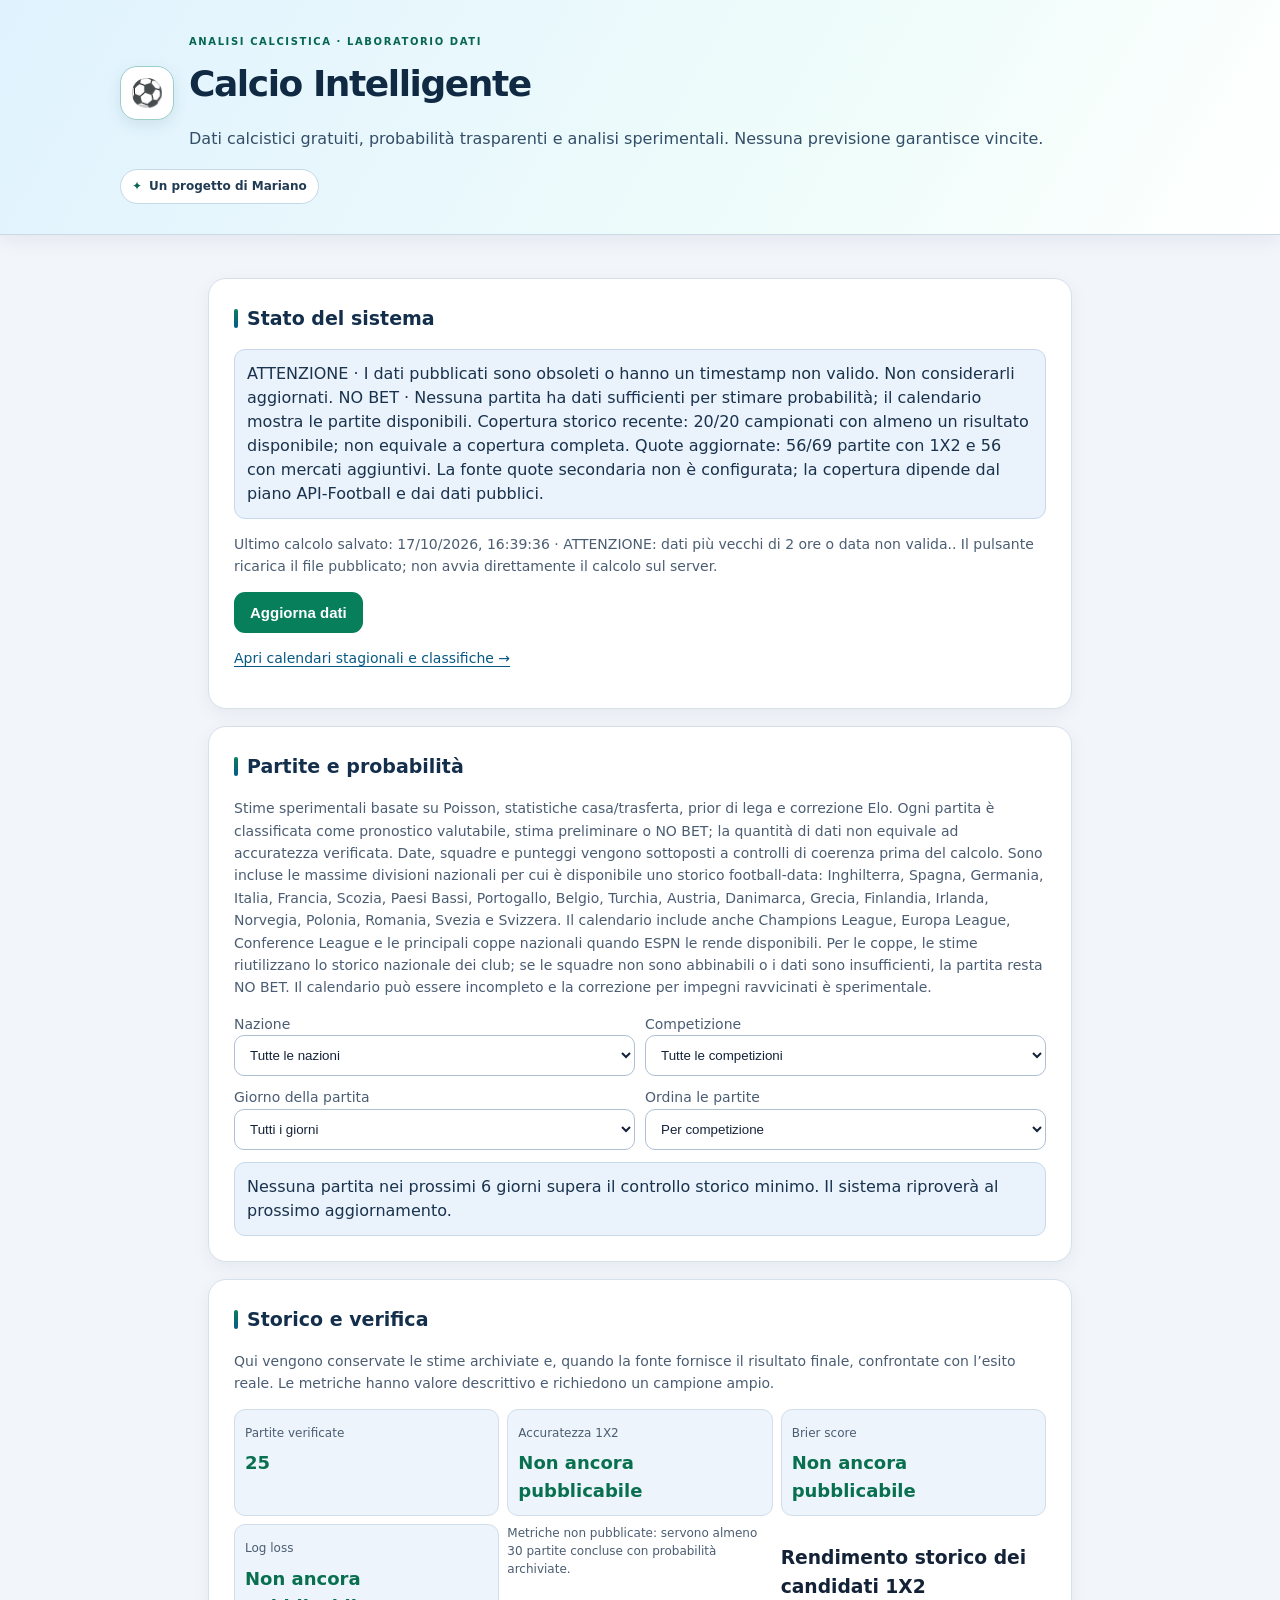
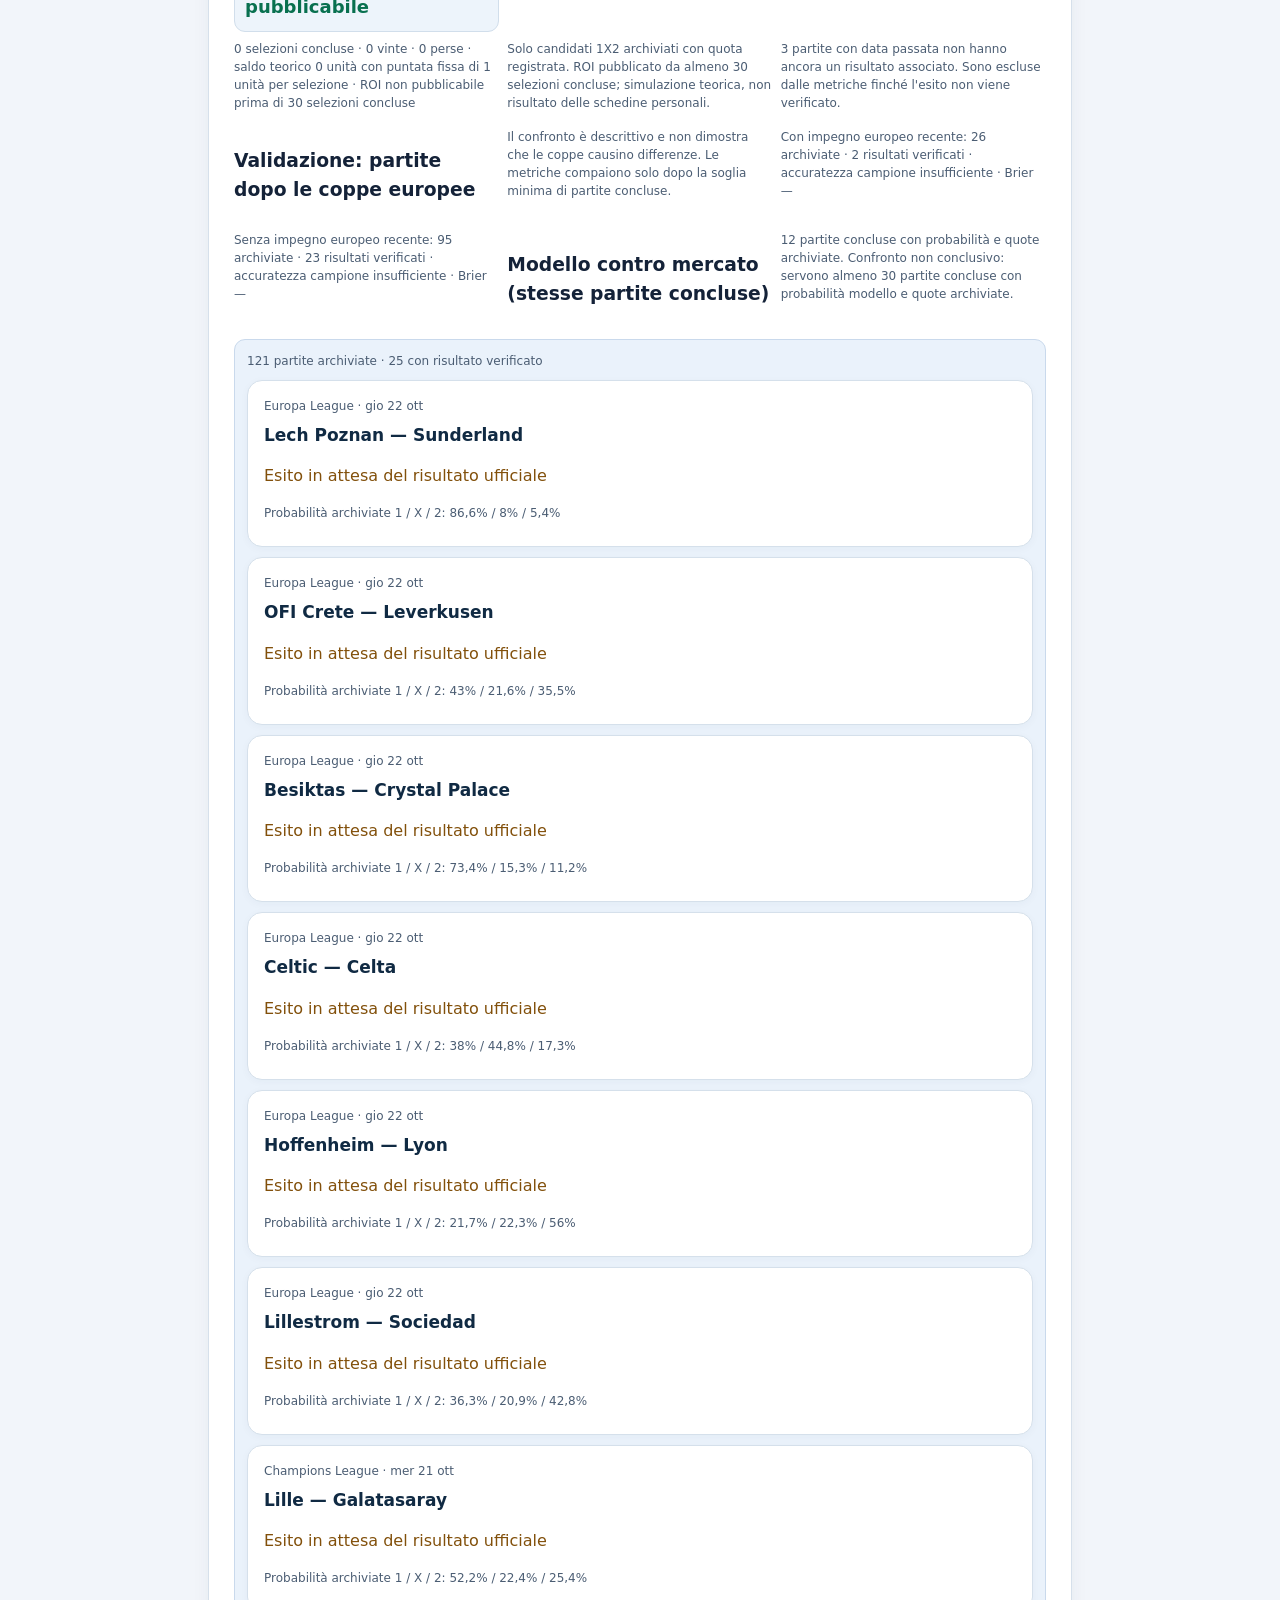
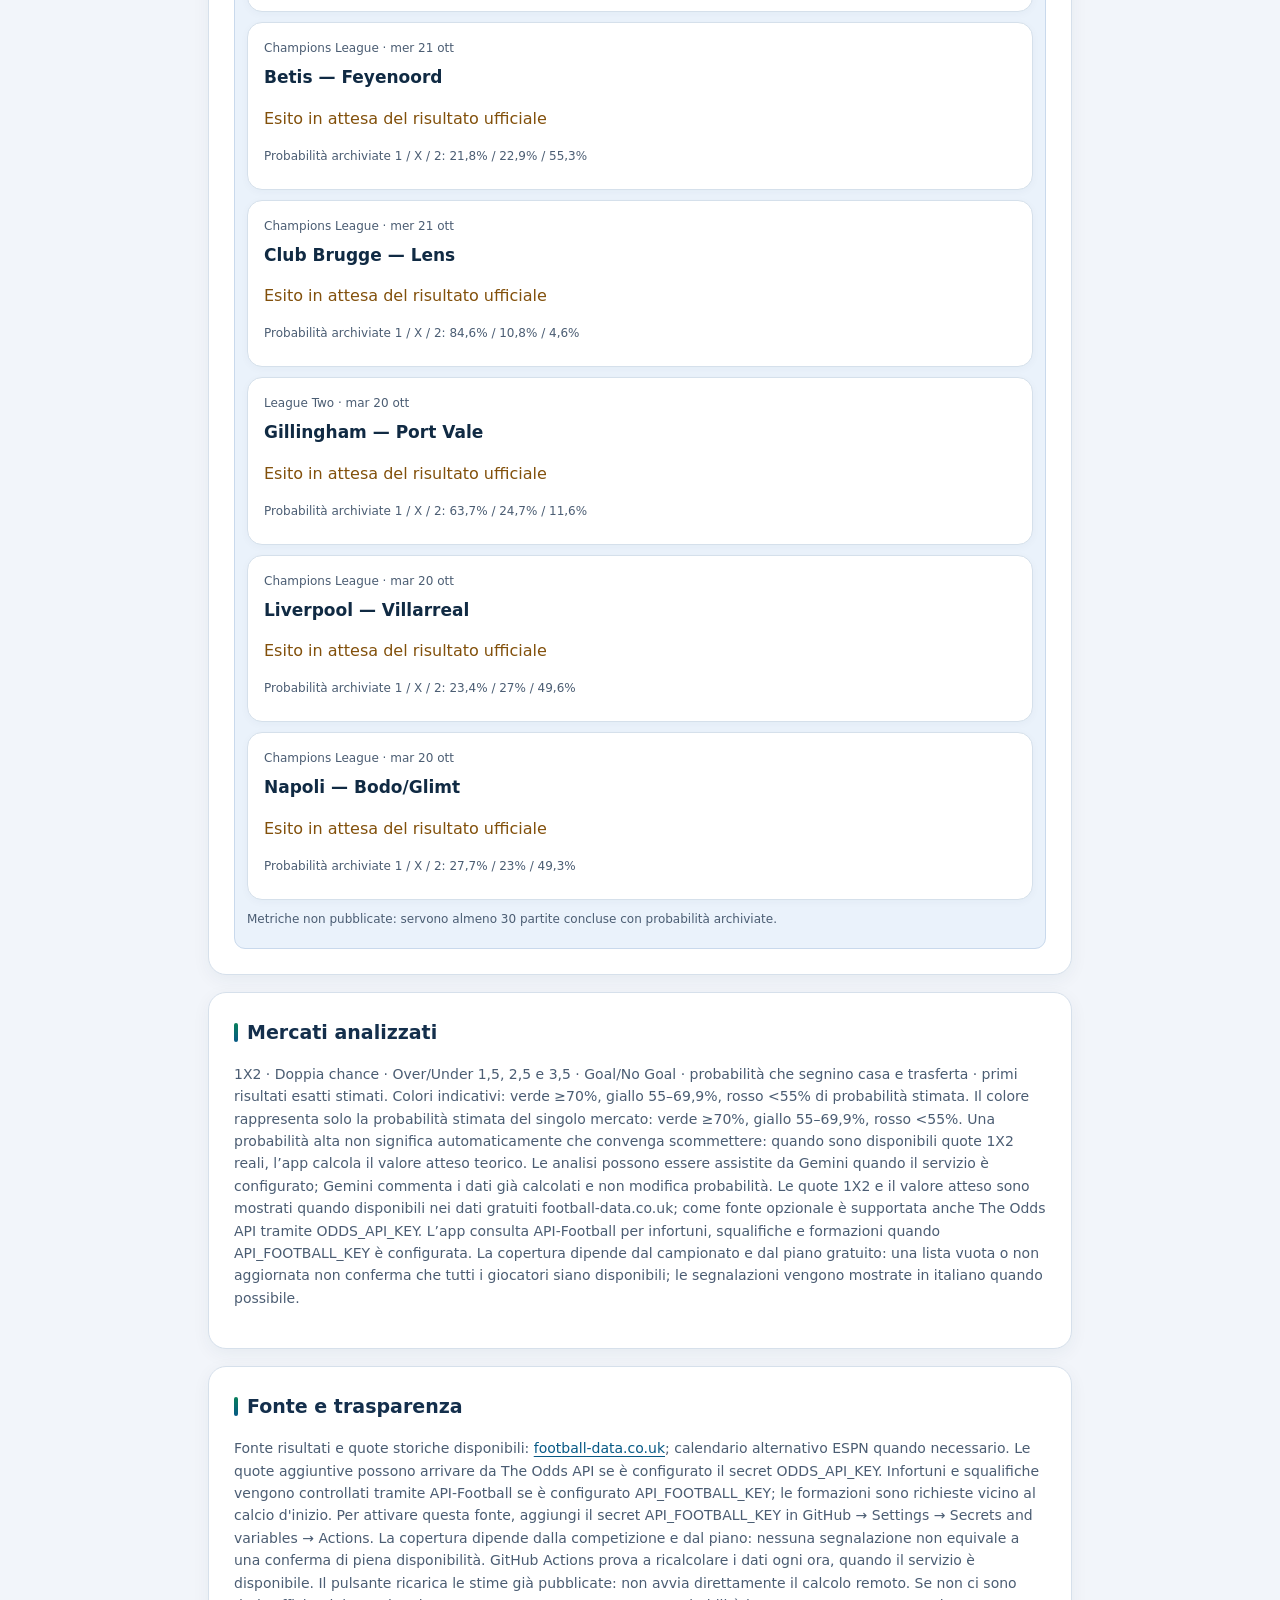
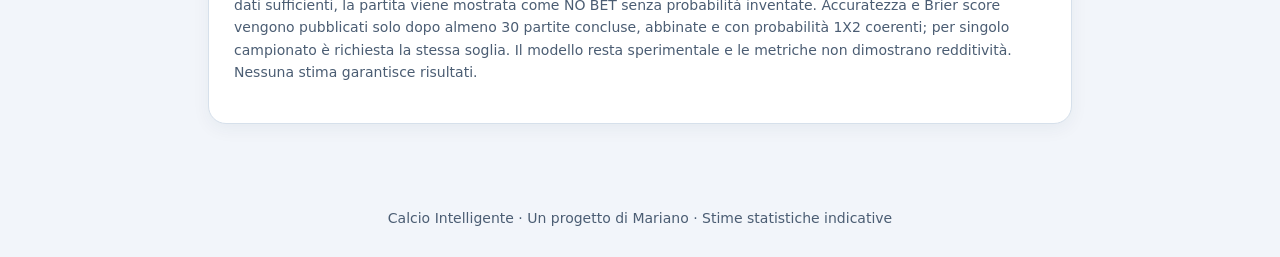
==== index.html @ bb4ec442 "Collega la pagina di calendari e classifiche" ====
<!DOCTYPE html>
<html lang="it">
<head>
  <meta charset="UTF-8">
  <meta name="viewport" content="width=device-width, initial-scale=1">
  <meta name="theme-color" content="#f2f5fa">
  <meta name="description" content="Calcio Intelligente di Mariano: dati calcistici, probabilità trasparenti e analisi sperimentali.">
  <title>Calcio Intelligente</title>
  <style>
    :root { color-scheme: light; font-family: system-ui, sans-serif; background: #f2f5fa; color: #142238; }
    * { box-sizing: border-box; }
    body { margin: 0; }
    header { padding: 24px 18px; background: #171f2d; border-bottom: 1px solid #303b4d; }
    header h1 { margin: 0; font-size: 25px; }
    header p { color: #aab6c9; margin-bottom: 0; }
    main { max-width: 900px; margin: auto; padding: 18px; }
    .panel { background: #171f2d; border: 1px solid #303b4d; border-radius: 15px; padding: 17px; margin-bottom: 16px; }
    h2 { font-size: 19px; margin-top: 0; }
    .muted { color: #aab6c9; font-size: 14px; line-height: 1.6; }
    button { border: 0; border-radius: 10px; background: #53d69a; color: #0b2118; font-size: 15px; font-weight: 700; padding: 12px 16px; cursor: pointer; }
    button:disabled { opacity: .6; }
    .status { border-radius: 9px; padding: 12px; background: #252f40; line-height: 1.5; overflow-wrap: anywhere; }
    .competition-heading { margin: 20px 0 8px; padding: 10px 12px; border-left: 3px solid #53d69a; background: #202c3d; border-radius: 7px; font-size: 15px; }
    .filters { display: grid; grid-template-columns: repeat(2, minmax(0, 1fr)); gap: 10px; margin: 12px 0; }
    select { width: 100%; padding: 11px; border-radius: 8px; border: 1px solid #46546a; background: #111925; color: #f3f6fb; }
    .match-card { background: #111925; border: 1px solid #303b4d; border-radius: 12px; padding: 14px; margin: 12px 0; }
    .match-meta { color: #aab6c9; font-size: 12px; line-height: 1.5; margin: 0 0 8px; }
    .match-teams { font-size: 17px; margin: 0 0 8px; }
    .probabilities { display: grid; grid-template-columns: repeat(5, minmax(0, 1fr)); gap: 7px; margin: 12px 0; }
    .no-bet { color: #ffb7bd; background: #421f27; border: 1px solid #a94b59; border-radius: 8px; padding: 10px; font-weight: 800; line-height: 1.5; }
    .match-analysis { color: #d8e4f4; font-size: 13px; line-height: 1.6; background: #1b293a; border-left: 3px solid #53d69a; padding: 10px; border-radius: 6px; }
    .probability.signal-green { background: #123b2c; border: 1px solid #2b9b6b; }
    .probability.signal-yellow { background: #443819; border: 1px solid #b58a26; }
    .probability.signal-red { background: #421f27; border: 1px solid #a94b59; }
    .suggested-markets { margin: 12px 0; }
    .market-chip { display: inline-block; margin: 3px 5px 3px 0; padding: 7px 10px; border-radius: 8px; font-size: 13px; font-weight: 800; }
    .market-green { background: #123b2c; border: 1px solid #2b9b6b; color: #a4f2ca; }
    .market-no-pick { color: #f3d28a; background: #443819; border: 1px solid #b58a26; border-radius: 8px; padding: 9px; font-size: 12px; line-height: 1.5; }
    .history-item { background: #111925; border: 1px solid #303b4d; border-radius: 10px; padding: 12px; margin: 10px 0; }
    .history-result { font-weight: 800; color: #a4f2ca; }
    .history-pending { color: #f3d28a; }
    .history-metrics { display: grid; grid-template-columns: repeat(3, minmax(0, 1fr)); gap: 8px; margin: 12px 0; }
    .history-metric { background: #252f40; padding: 10px; border-radius: 8px; }
    .history-metric strong { display: block; font-size: 18px; margin-top: 5px; }
    .probability { background: #252f40; border-radius: 8px; padding: 9px 5px; text-align: center; display: flex; flex-direction: column; gap: 5px; }
    .probability span { color: #aab6c9; font-size: 12px; }
    .probability strong { font-size: 15px; }
    footer { padding: 8px 18px 28px; text-align: center; }
    a { color: #53d69a; }
    @media (max-width: 560px) { .probabilities { grid-template-columns: repeat(3, minmax(0, 1fr)); } .match-teams { font-size: 15px; } }

    :root { --mint:#66f0bd; --cyan:#70d8ef; --gold:#f3c878; --muted:#9cb6bf; --line:rgba(140,184,190,.18); color-scheme:dark; background:#07131b; color:#edf7f5; }
    body { min-height:100vh; background:radial-gradient(ellipse at 12% 0%,rgba(38,153,125,.22),transparent 34rem),radial-gradient(ellipse at 95% 8%,rgba(48,130,176,.18),transparent 30rem),linear-gradient(180deg,#081821,#07121a 60%,#0a1720); }
    header { position:relative; overflow:hidden; padding:34px max(20px,calc((100% - 1040px)/2)) 30px; background:linear-gradient(120deg,#113138,#0c1d2b 58%,#122a37); border-bottom:1px solid rgba(102,240,189,.23); box-shadow:0 14px 45px rgba(0,0,0,.18); }
    header h1 { font-size:clamp(25px,5vw,36px); letter-spacing:-.04em; }
    .brand-row { display:flex; align-items:center; gap:15px; position:relative; z-index:1; }
    .brand-mark { display:grid; place-items:center; flex:0 0 54px; width:54px; height:54px; border:1px solid rgba(102,240,189,.55); border-radius:17px; background:linear-gradient(145deg,rgba(102,240,189,.2),rgba(112,216,239,.08)); font-size:27px; box-shadow:0 8px 24px rgba(0,0,0,.18); }
    .brand-kicker { color:var(--mint); text-transform:uppercase; letter-spacing:.16em; font-size:10px; font-weight:850; margin-bottom:6px; }
    .creator-tag { display:inline-flex; gap:7px; margin-top:17px; padding:7px 11px; border-radius:999px; border:1px solid rgba(102,240,189,.23); background:rgba(6,20,27,.34); color:#d9f6ec; font-size:12px; font-weight:650; }
    .creator-tag span { color:var(--mint); }
    main { width:min(100% - 28px,1040px); margin:25px auto 40px; }
    .panel { background:rgba(15,32,42,.94); border:1px solid var(--line); border-radius:18px; padding:clamp(16px,3vw,25px); margin-bottom:17px; box-shadow:0 12px 35px rgba(0,0,0,.15); }
    .panel h2 { display:flex; align-items:center; gap:9px; }
    .panel h2::before { content:""; display:inline-block; width:4px; height:19px; border-radius:9px; background:linear-gradient(var(--mint),var(--cyan)); }
    .muted,.match-meta { color:var(--muted); }
    button { background:linear-gradient(120deg,var(--mint),#8be6db); color:#06231d; border-radius:11px; box-shadow:0 5px 18px rgba(70,220,172,.12); transition:transform .16s ease,filter .16s ease; }
    button:hover { transform:translateY(-1px); filter:brightness(1.05); }
    .status { background:rgba(30,56,67,.75); border:1px solid var(--line); border-radius:11px; }
    select { border:1px solid #34515d; background:#0c202a; border-radius:10px; }
    .competition-heading { border-left-color:var(--mint); background:linear-gradient(90deg,rgba(102,240,189,.10),rgba(112,216,239,.025)); color:#d5fff0; }
    .match-card,.history-item { background:linear-gradient(145deg,rgba(17,39,50,.97),rgba(12,28,38,.98)); border:1px solid rgba(129,175,184,.18); border-radius:15px; padding:16px; transition:border-color .16s ease,transform .16s ease; }
    .match-card:hover,.history-item:hover { border-color:rgba(102,240,189,.38); transform:translateY(-1px); }
    .probability { border:1px solid var(--line); background:#142b36; border-radius:10px; }
    .probability.signal-green { background:rgba(24,105,75,.28); border-color:rgba(102,240,189,.38); }
    .probability.signal-yellow { background:rgba(126,91,25,.22); border-color:rgba(243,200,120,.42); }
    .probability.signal-red { background:rgba(123,38,58,.20); border-color:rgba(255,135,151,.28); }
    .availability-panel { background:rgba(9,24,33,.72); border:1px solid rgba(112,216,239,.16); border-radius:11px; padding:12px; margin:12px 0; }
    .availability-panel>strong { font-size:13px; color:#c7f5ed; }
    .availability-heading { color:var(--cyan); font-size:12px; font-weight:800; margin:10px 0 5px; }
    .availability-list { color:#d3e4e8; font-size:12px; line-height:1.65; padding-left:18px; }
    .market-green { background:rgba(24,105,75,.27); border-color:rgba(102,240,189,.36); color:#aaf6d6; }
    .history-metric { background:linear-gradient(145deg,#173641,#102630); border:1px solid var(--line); border-radius:11px; }
    .history-metric strong,.history-result { color:var(--mint); }
    .history-pending { color:var(--gold); } a { color:var(--cyan); }
    @media(max-width:560px) { header { padding-top:27px; padding-bottom:24px; } .brand-row { align-items:flex-start; gap:11px; } .brand-mark { flex-basis:45px; width:45px; height:45px; border-radius:14px; font-size:23px; } main { width:calc(100% - 20px); } }

  
    /* Tema ad alto contrasto: leggibile su schermi piccoli e in piena luce */
    :root {
      color-scheme: light;
      --mint: #087f5b;
      --cyan: #075985;
      --gold: #8a4b08;
      --muted: #46566b;
      --line: #d4deea;
      background: #f2f5fa;
      color: #142238;
      font-family: system-ui, -apple-system, BlinkMacSystemFont, "Segoe UI", sans-serif;
    }
    body { background: #f2f5fa; color: #142238; line-height: 1.55; }
    header {
      background: linear-gradient(120deg, #e0f2fe, #f0fdfa 68%, #ffffff);
      border-bottom: 1px solid #cbd9e7;
      box-shadow: 0 5px 20px rgba(22, 48, 76, .07);
    }
    header h1 { color: #102a43; }
    header p { color: #334e68; }
    .brand-mark { background: #ffffff; border-color: #9ccfca; box-shadow: 0 5px 15px rgba(15, 80, 90, .10); }
    .brand-kicker, .creator-tag span { color: #06664f; }
    .creator-tag { color: #203b53; background: #ffffff; border-color: #c5d8e5; }
    main { color: #142238; }
    .panel { background: #ffffff; border-color: #d6e0eb; box-shadow: 0 5px 18px rgba(22, 48, 76, .055); }
    .panel h2 { color: #142f4c; }
    .muted, .match-meta { color: #4b5d73; }
    button { background: #087f5b; color: #ffffff; box-shadow: none; }
    button:hover { background: #06664a; filter: none; }
    button:focus-visible, select:focus-visible { outline: 3px solid #075985; outline-offset: 3px; }
    .status { color: #19324d; background: #eaf2fb; border: 1px solid #c9d9ec; }
    select { color: #142238; background: #ffffff; border: 1px solid #aebfd1; }
    .competition-heading { color: #07533f; background: #e7f6f0; border-left-color: #087f5b; }
    .match-card, .history-item { color: #142238; background: #ffffff; border-color: #d5e0eb; box-shadow: 0 2px 8px rgba(22,48,76,.035); }
    .match-card:hover, .history-item:hover { border-color: #73b7a4; transform: none; }
    .match-teams { color: #102a43; font-weight: 750; }
    .probability { color: #142238; background: #edf2f8; border-color: #d2dce8; }
    .probability span { color: #46566b; }
    .probability strong { color: #142238; }
    .probability.signal-green { background: #e2f5eb; border-color: #68ad8a; }
    .probability.signal-yellow { background: #fff3d6; border-color: #d6a84b; }
    .probability.signal-red { background: #fde8e8; border-color: #d58a8a; }
    .no-bet { color: #8f1d2c; background: #fff0f1; border-color: #d98b96; }
    .match-analysis { color: #263b53; background: #eff6ff; border-left-color: #087f5b; }
    .availability-panel { color: #263b53; background: #f3f8fc; border-color: #cbdde9; }
    .availability-panel > strong { color: #17445a; }
    .availability-heading { color: #075985; }
    .availability-list { color: #344b62; }
    .market-green { color: #07553d; background: #e2f5eb; border-color: #68ad8a; }
    .market-no-pick { color: #75400a; background: #fff4d9; border-color: #d6a84b; }
    .history-metric { color: #20364f; background: #edf4fb; border-color: #d1deeb; }
    .history-metric strong, .history-result { color: #08704f; }
    .history-pending { color: #82500b; }
    a { color: #075985; text-decoration-thickness: 1px; text-underline-offset: 3px; }
    a:hover { color: #063f5b; }
    footer { color: #46566b; }
    @media (max-width: 560px) {
      .panel { padding: 15px; }
      .probabilities { gap: 6px; }
      .probability { padding: 10px 4px; }
      .probability span { font-size: 12px; }
      .probability strong { font-size: 15px; }
    }
</style>
  <script src="./app.js?v=20261017-35" defer></script>
</head>
<body>
  <header>
    <div class="brand-row">
      <div class="brand-mark" aria-hidden="true">⚽</div>
      <div>
        <div class="brand-kicker">Analisi calcistica · Laboratorio dati</div>
        <h1>Calcio Intelligente</h1>
        <p>Dati calcistici gratuiti, probabilità trasparenti e analisi sperimentali. Nessuna previsione garantisce vincite.</p>
      </div>
    </div>
    <div class="creator-tag"><span>✦</span> Un progetto di Mariano</div>
  </header>
  <main>
    <section class="panel">
      <h2>Stato del sistema</h2>
      <div class="status" id="status" role="status">Verifica dei dati in corso…</div>
      <p class="muted" id="updated">Ultimo aggiornamento: non disponibile</p>
      <button id="refresh" type="button">Aggiorna dati</button>
      <p class="muted"><a href="./competitions.html">Apri calendari stagionali e classifiche →</a></p>
    </section>
    <section class="panel">
      <h2>Partite e probabilità</h2>
      <p class="muted">Stime sperimentali basate su Poisson, statistiche casa/trasferta, prior di lega e correzione Elo. Ogni partita è classificata come pronostico valutabile, stima preliminare o NO BET; la quantità di dati non equivale ad accuratezza verificata. Date, squadre e punteggi vengono sottoposti a controlli di coerenza prima del calcolo. Sono incluse le massime divisioni nazionali per cui è disponibile uno storico football-data: Inghilterra, Spagna, Germania, Italia, Francia, Scozia, Paesi Bassi, Portogallo, Belgio, Turchia, Austria, Danimarca, Grecia, Finlandia, Irlanda, Norvegia, Polonia, Romania, Svezia e Svizzera. Il calendario include anche Champions League, Europa League, Conference League e le principali coppe nazionali quando ESPN le rende disponibili. Per le coppe, le stime riutilizzano lo storico nazionale dei club; se le squadre non sono abbinabili o i dati sono insufficienti, la partita resta NO BET. Il calendario può essere incompleto e la correzione per impegni ravvicinati è sperimentale.</p>
      <div class="filters">
        <label for="country-filter" class="muted">Nazione<select id="country-filter"><option value="">Tutte le nazioni</option></select></label>
        <label for="league-filter" class="muted">Competizione<select id="league-filter"><option value="">Tutte le competizioni</option></select></label>
        <label for="date-filter" class="muted">Giorno della partita<select id="date-filter"><option value="">Tutti i giorni</option></select></label>
        <label for="date-order-filter" class="muted">Ordina le partite<select id="date-order-filter"><option value="competition">Per competizione</option><option value="date-asc">Per giorno · dal più vicino</option><option value="date-desc">Per giorno · dal più lontano</option></select></label>
      </div>
      <div id="matches" class="status">Caricamento delle partite…</div>
    </section>
    <section class="panel">
      <h2>Storico e verifica</h2>
      <p class="muted">Qui vengono conservate le stime archiviate e, quando la fonte fornisce il risultato finale, confrontate con l’esito reale. Le metriche hanno valore descrittivo e richiedono un campione ampio.</p>
      <div id="history-metrics" class="history-metrics"><div class="status">Caricamento metriche…</div></div>
      <div id="history-list" class="status">Caricamento dello storico…</div>
    </section>
    <section class="panel">
      <h2>Mercati analizzati</h2>
      <p class="muted">1X2 · Doppia chance · Over/Under 1,5, 2,5 e 3,5 · Goal/No Goal · probabilità che segnino casa e trasferta · primi risultati esatti stimati. Colori indicativi: verde ≥70%, giallo 55–69,9%, rosso <55% di probabilità stimata. Il colore rappresenta solo la probabilità stimata del singolo mercato: verde ≥70%, giallo 55–69,9%, rosso <55%. Una probabilità alta non significa automaticamente che convenga scommettere: quando sono disponibili quote 1X2 reali, l’app calcola il valore atteso teorico. Le analisi possono essere assistite da Gemini quando il servizio è configurato; Gemini commenta i dati già calcolati e non modifica probabilità. Le quote 1X2 e il valore atteso sono mostrati quando disponibili nei dati gratuiti football-data.co.uk; come fonte opzionale è supportata anche The Odds API tramite ODDS_API_KEY. L’app consulta API-Football per infortuni, squalifiche e formazioni quando API_FOOTBALL_KEY è configurata. La copertura dipende dal campionato e dal piano gratuito: una lista vuota o non aggiornata non conferma che tutti i giocatori siano disponibili; le segnalazioni vengono mostrate in italiano quando possibile.</p>
    </section>
    <section class="panel">
      <h2>Fonte e trasparenza</h2>
      <p class="muted">Fonte risultati e quote storiche disponibili: <a href="https://www.football-data.co.uk/" target="_blank" rel="noopener noreferrer">football-data.co.uk</a>; calendario alternativo ESPN quando necessario. Le quote aggiuntive possono arrivare da The Odds API se è configurato il secret ODDS_API_KEY. Infortuni e squalifiche vengono controllati tramite API-Football se è configurato API_FOOTBALL_KEY; le formazioni sono richieste vicino al calcio d'inizio. Per attivare questa fonte, aggiungi il secret API_FOOTBALL_KEY in GitHub → Settings → Secrets and variables → Actions. La copertura dipende dalla competizione e dal piano: nessuna segnalazione non equivale a una conferma di piena disponibilità. GitHub Actions prova a ricalcolare i dati ogni ora, quando il servizio è disponibile. Il pulsante ricarica le stime già pubblicate: non avvia direttamente il calcolo remoto. Se non ci sono dati sufficienti, la partita viene mostrata come NO BET senza probabilità inventate. Accuratezza e Brier score vengono pubblicati solo dopo almeno 30 partite concluse, abbinate e con probabilità 1X2 coerenti; per singolo campionato è richiesta la stessa soglia. Il modello resta sperimentale e le metriche non dimostrano redditività. Nessuna stima garantisce risultati.</p>
    </section>
  </main>
  <footer class="muted">Calcio Intelligente · Un progetto di Mariano · Stime statistiche indicative</footer>
</body>
</html>
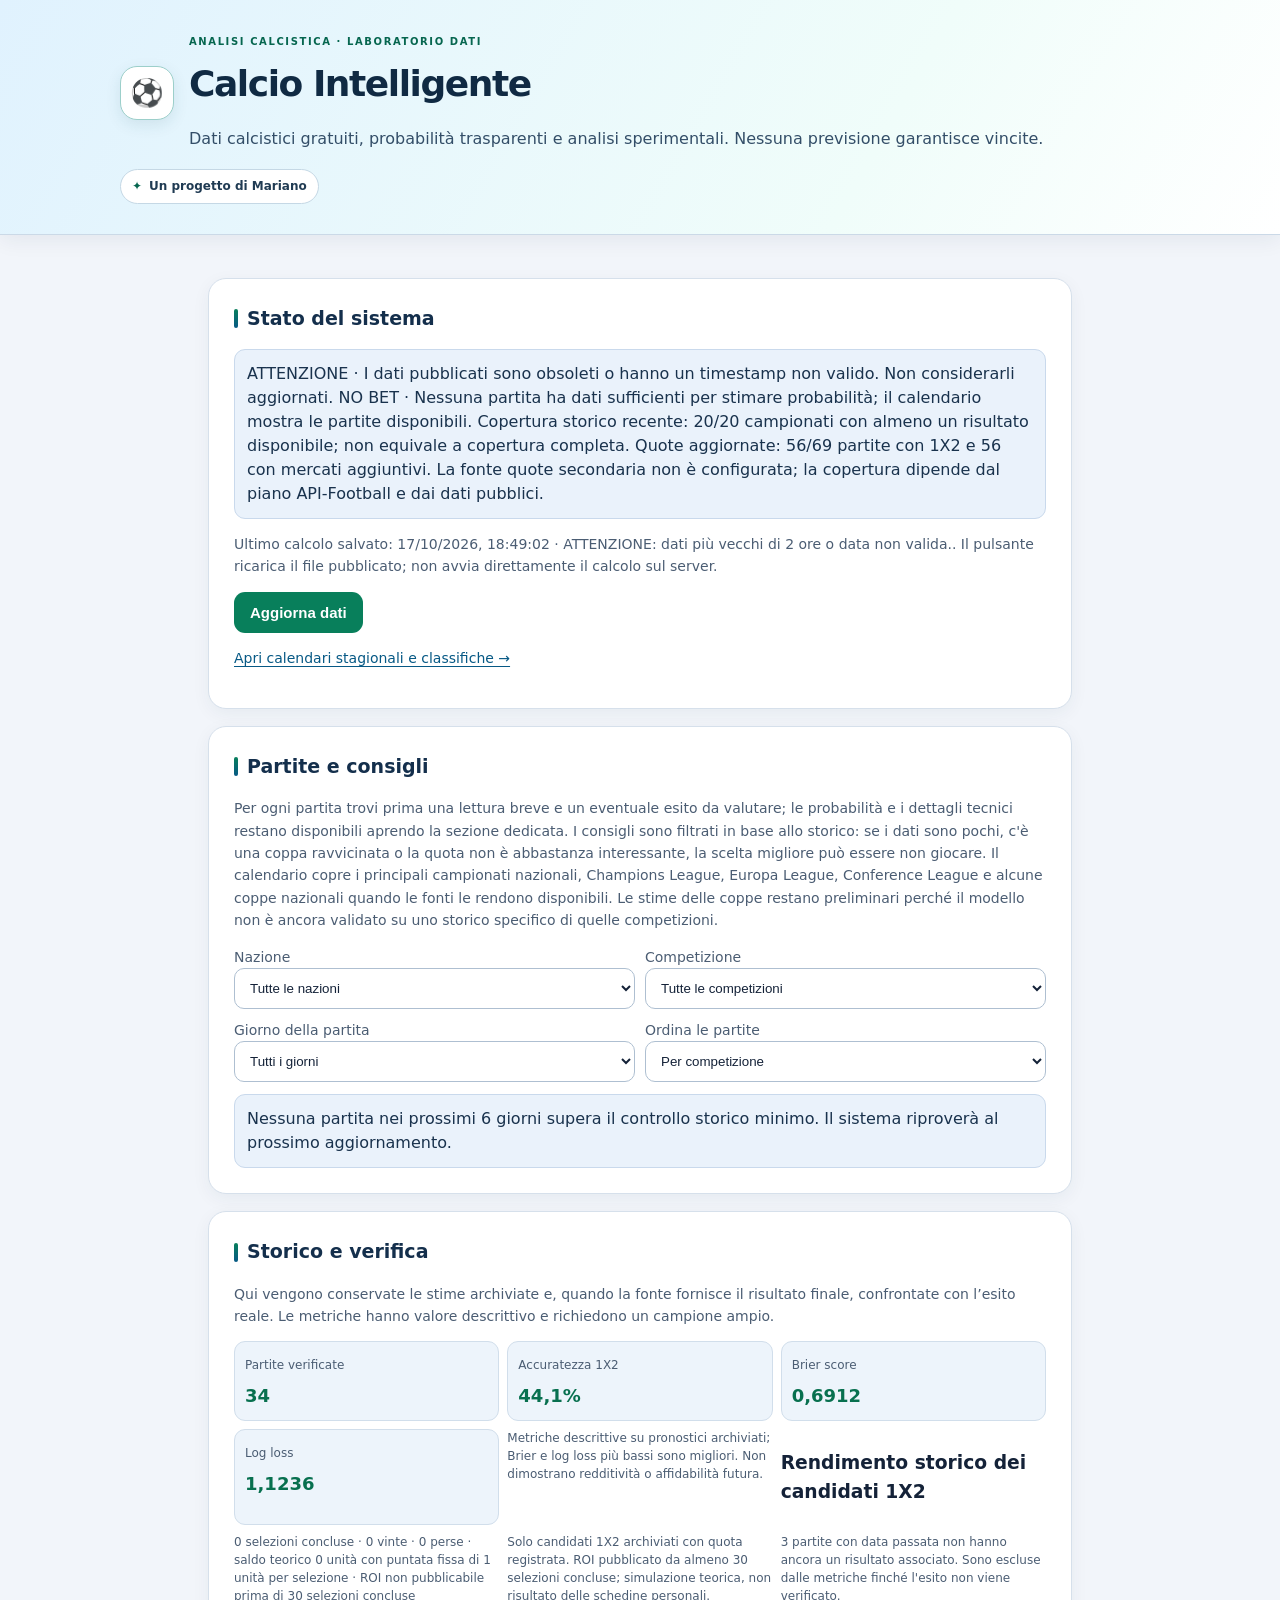
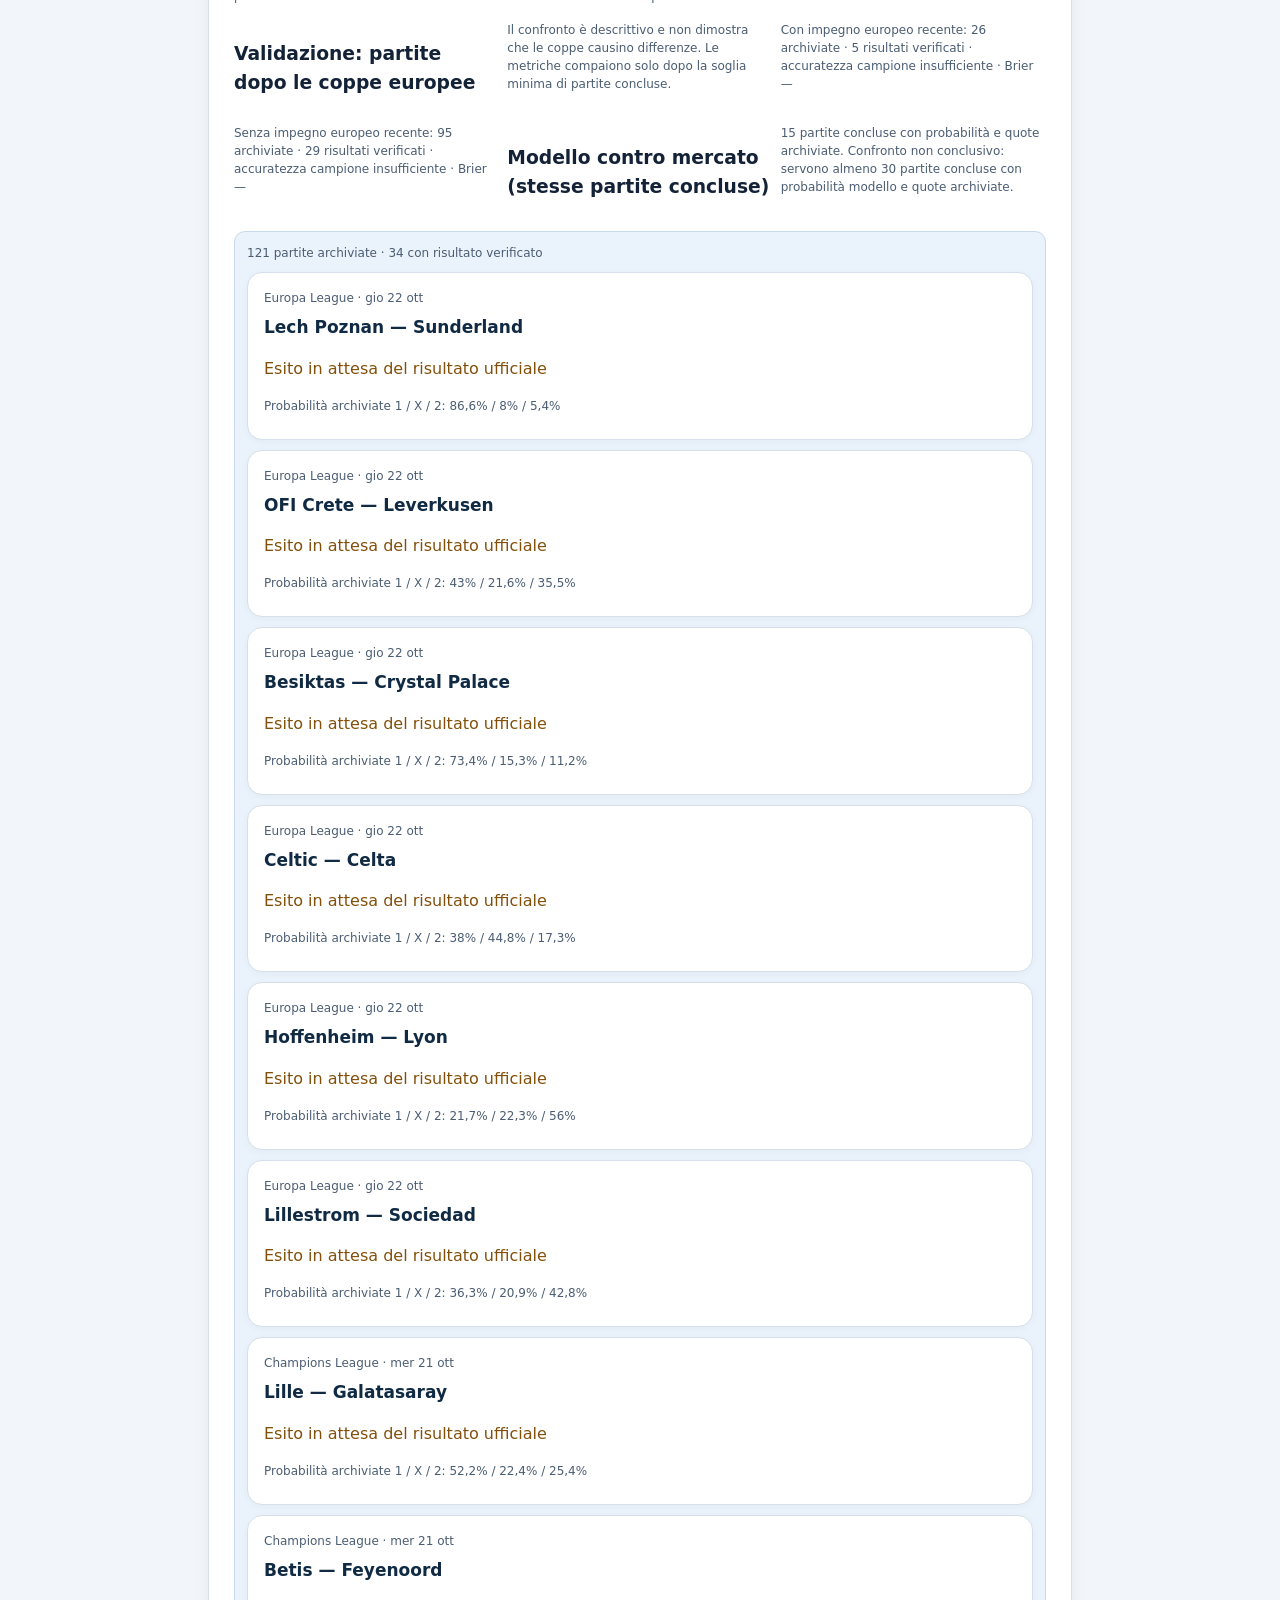
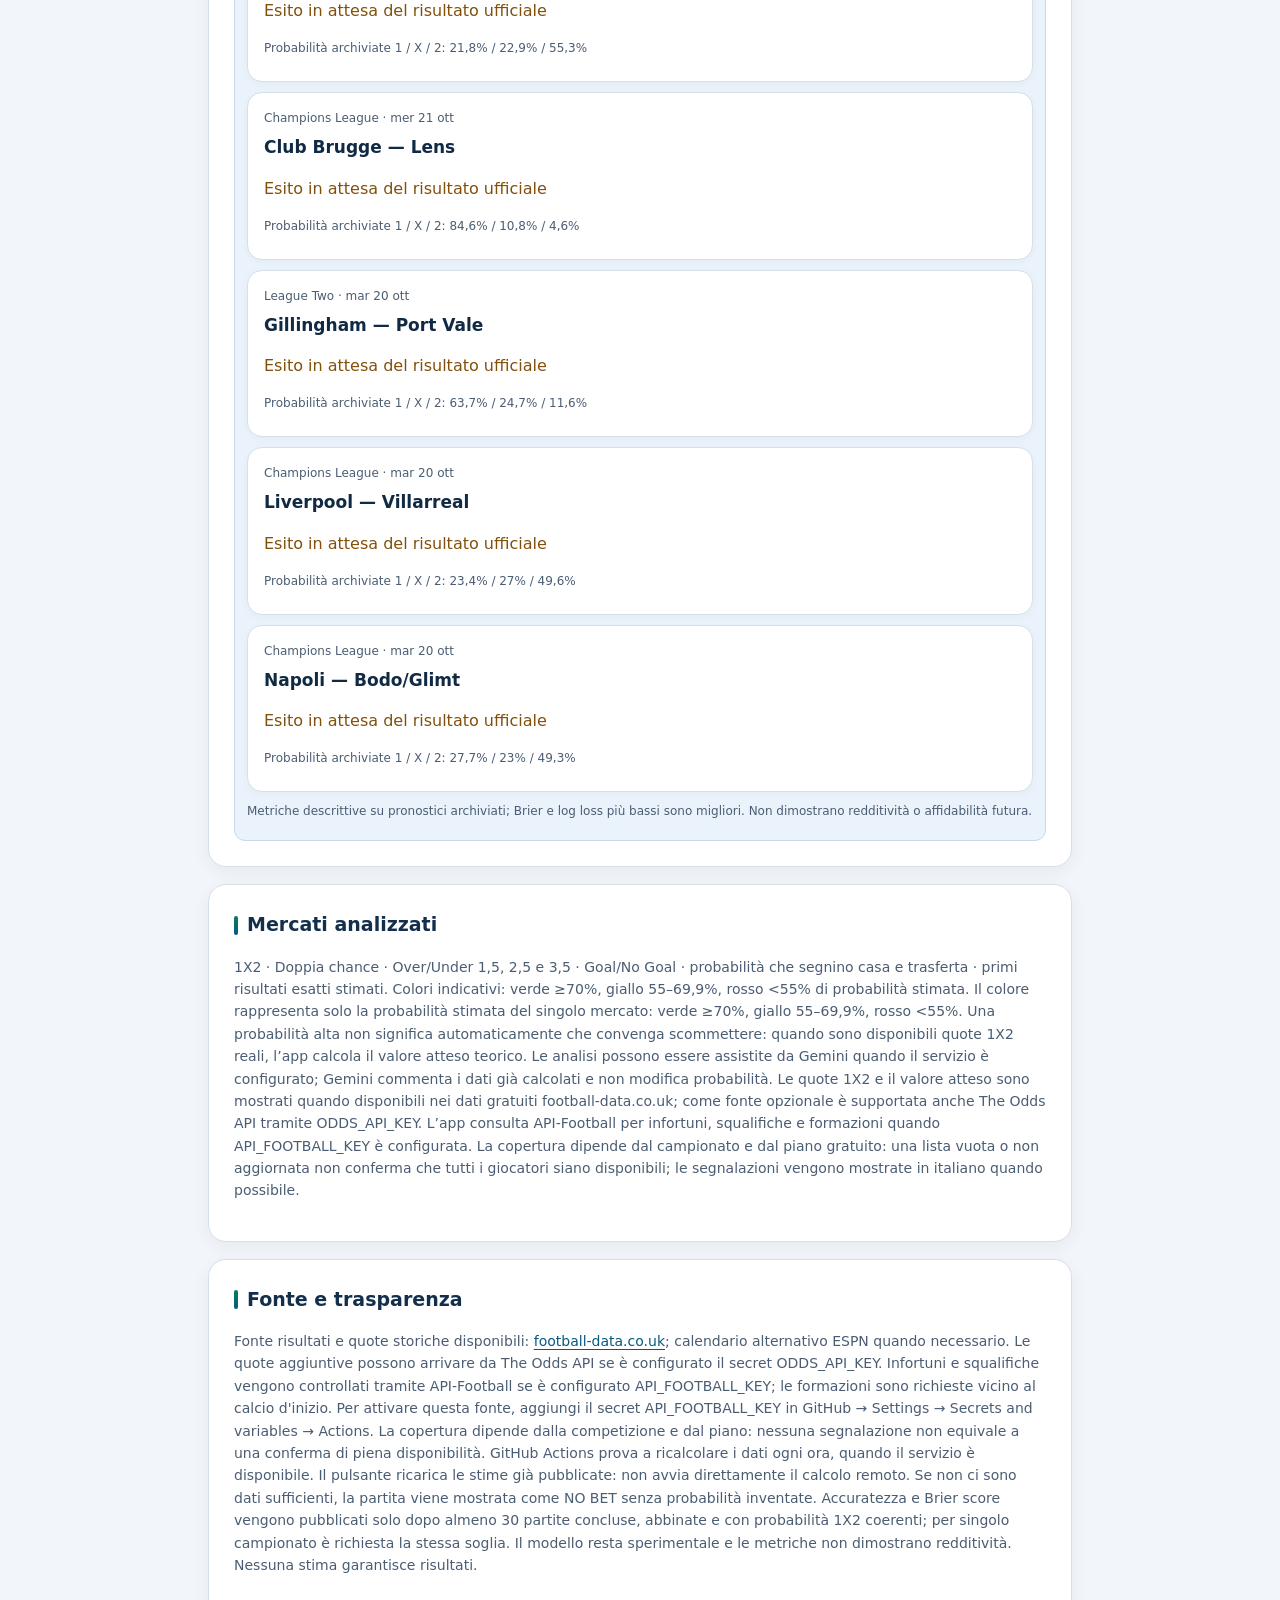
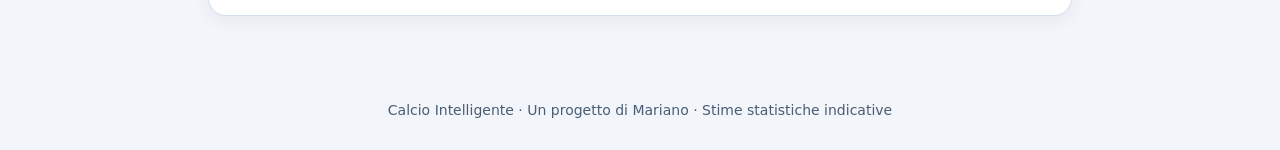
==== commit 4e2e2ce1: "Aggiorna la pagina per dare priorità ai consigli di gioco" ====
--- a/index.html
+++ b/index.html
@@ -36,6 +36,12 @@
     .market-chip { display: inline-block; margin: 3px 5px 3px 0; padding: 7px 10px; border-radius: 8px; font-size: 13px; font-weight: 800; }
     .market-green { background: #123b2c; border: 1px solid #2b9b6b; color: #a4f2ca; }
     .market-no-pick { color: #f3d28a; background: #443819; border: 1px solid #b58a26; border-radius: 8px; padding: 9px; font-size: 12px; line-height: 1.5; }
+    .betting-advice { margin: 10px 0; padding: 12px 14px; border: 1px solid #b8dccc; border-left: 4px solid #087f5b; border-radius: 10px; background: #effaf4; }
+    .betting-advice strong { color: #07553d; font-size: 13px; }
+    .betting-advice p { margin: 5px 0 0; color: #203b32; font-size: 14px; line-height: 1.6; }
+    .technical-details { margin-top: 12px; border-top: 1px solid #d5e0eb; padding-top: 10px; }
+    .technical-details summary { color: #075985; font-size: 13px; font-weight: 700; cursor: pointer; }
+    .technical-details[open] summary { margin-bottom: 10px; }
     .history-item { background: #111925; border: 1px solid #303b4d; border-radius: 10px; padding: 12px; margin: 10px 0; }
     .history-result { font-weight: 800; color: #a4f2ca; }
     .history-pending { color: #f3d28a; }
@@ -134,6 +140,11 @@
     .availability-heading { color: #075985; }
     .availability-list { color: #344b62; }
     .market-green { color: #07553d; background: #e2f5eb; border-color: #68ad8a; }
+    .betting-advice { border-color: #b8dccc; border-left-color: #087f5b; background: #effaf4; }
+    .betting-advice strong { color: #07553d; }
+    .betting-advice p { color: #203b32; }
+    .technical-details { border-top-color: #d5e0eb; }
+    .technical-details summary { color: #075985; }
     .market-no-pick { color: #75400a; background: #fff4d9; border-color: #d6a84b; }
     .history-metric { color: #20364f; background: #edf4fb; border-color: #d1deeb; }
     .history-metric strong, .history-result { color: #08704f; }
@@ -149,7 +160,7 @@
       .probability strong { font-size: 15px; }
     }
 </style>
-  <script src="./app.js?v=20261017-35" defer></script>
+  <script src="./app.js?v=20261017-36" defer></script>
 </head>
 <body>
   <header>
@@ -172,8 +183,8 @@
       <p class="muted"><a href="./competitions.html">Apri calendari stagionali e classifiche →</a></p>
     </section>
     <section class="panel">
-      <h2>Partite e probabilità</h2>
-      <p class="muted">Stime sperimentali basate su Poisson, statistiche casa/trasferta, prior di lega e correzione Elo. Ogni partita è classificata come pronostico valutabile, stima preliminare o NO BET; la quantità di dati non equivale ad accuratezza verificata. Date, squadre e punteggi vengono sottoposti a controlli di coerenza prima del calcolo. Sono incluse le massime divisioni nazionali per cui è disponibile uno storico football-data: Inghilterra, Spagna, Germania, Italia, Francia, Scozia, Paesi Bassi, Portogallo, Belgio, Turchia, Austria, Danimarca, Grecia, Finlandia, Irlanda, Norvegia, Polonia, Romania, Svezia e Svizzera. Il calendario include anche Champions League, Europa League, Conference League e le principali coppe nazionali quando ESPN le rende disponibili. Per le coppe, le stime riutilizzano lo storico nazionale dei club; se le squadre non sono abbinabili o i dati sono insufficienti, la partita resta NO BET. Il calendario può essere incompleto e la correzione per impegni ravvicinati è sperimentale.</p>
+      <h2>Partite e consigli</h2>
+      <p class="muted">Per ogni partita trovi prima una lettura breve e un eventuale esito da valutare; le probabilità e i dettagli tecnici restano disponibili aprendo la sezione dedicata. I consigli sono filtrati in base allo storico: se i dati sono pochi, c'è una coppa ravvicinata o la quota non è abbastanza interessante, la scelta migliore può essere non giocare. Il calendario copre i principali campionati nazionali, Champions League, Europa League, Conference League e alcune coppe nazionali quando le fonti le rendono disponibili. Le stime delle coppe restano preliminari perché il modello non è ancora validato su uno storico specifico di quelle competizioni.</p>
       <div class="filters">
         <label for="country-filter" class="muted">Nazione<select id="country-filter"><option value="">Tutte le nazioni</option></select></label>
         <label for="league-filter" class="muted">Competizione<select id="league-filter"><option value="">Tutte le competizioni</option></select></label>
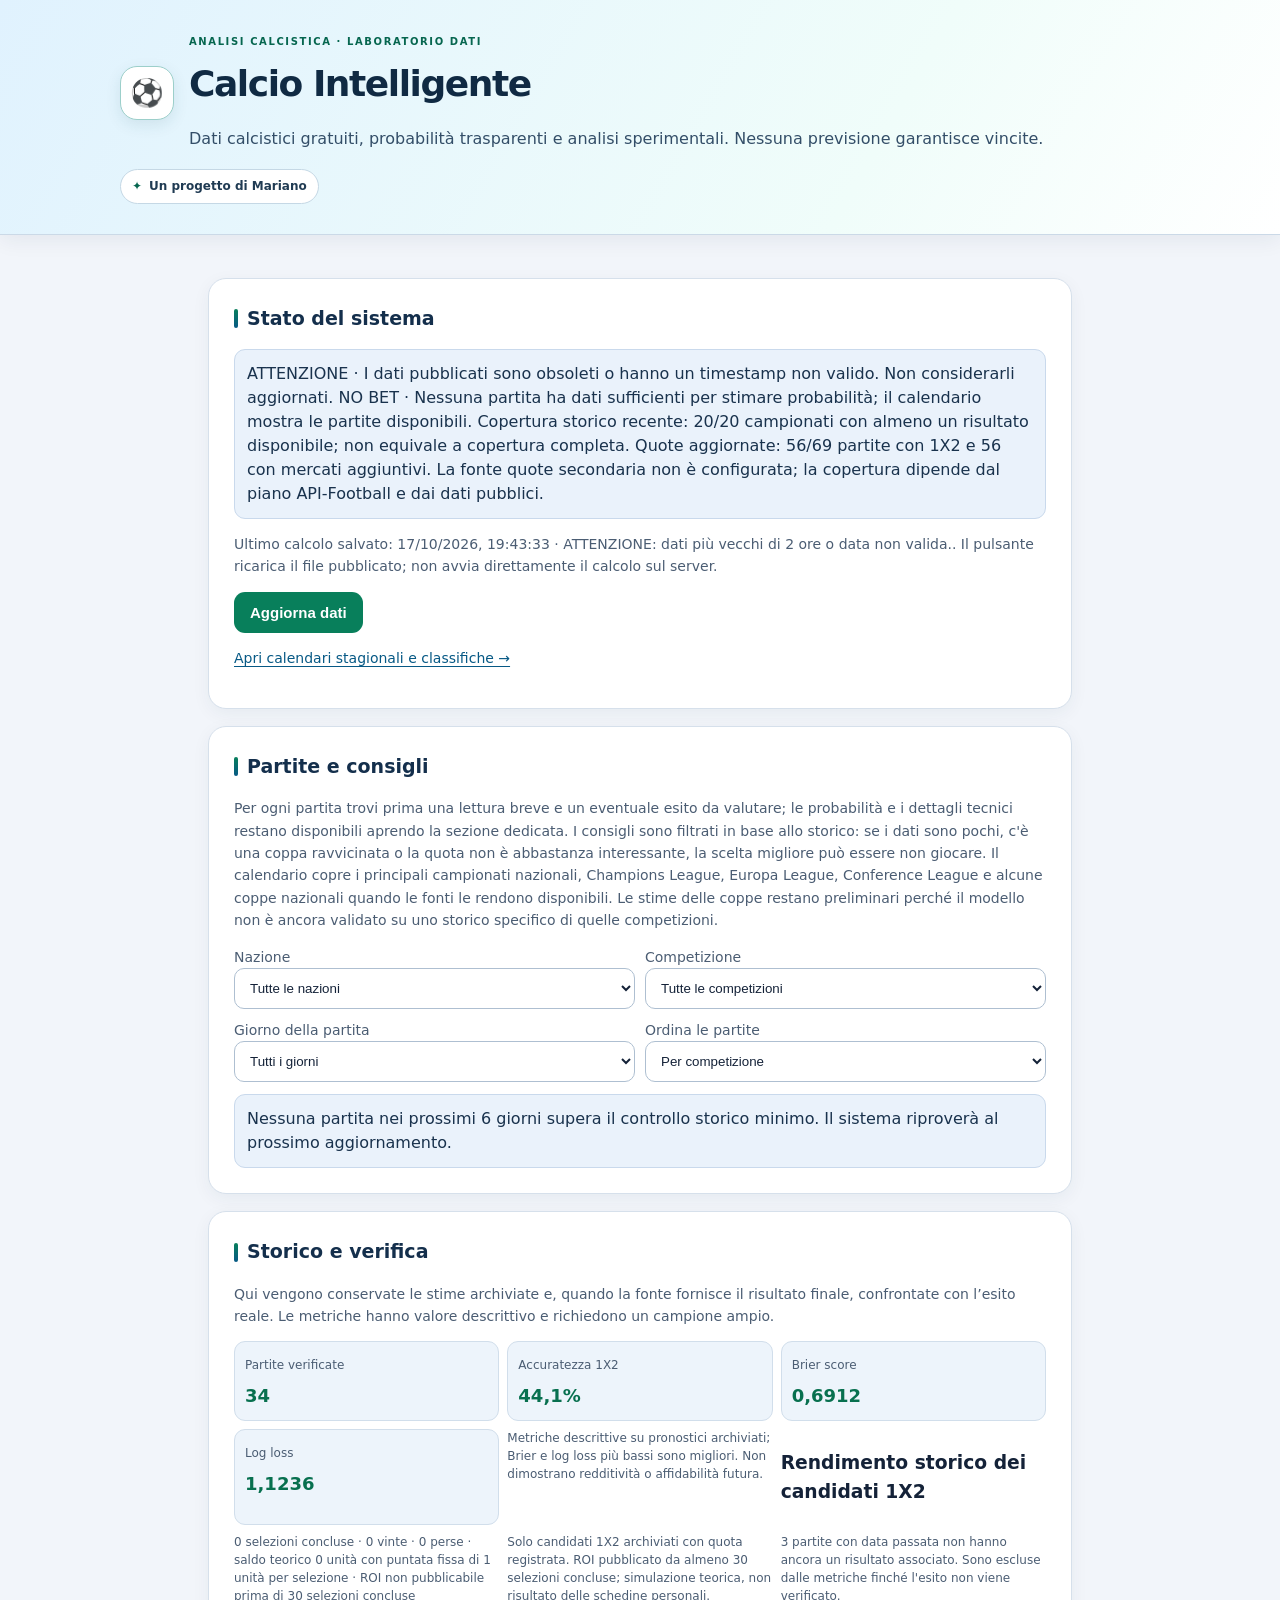
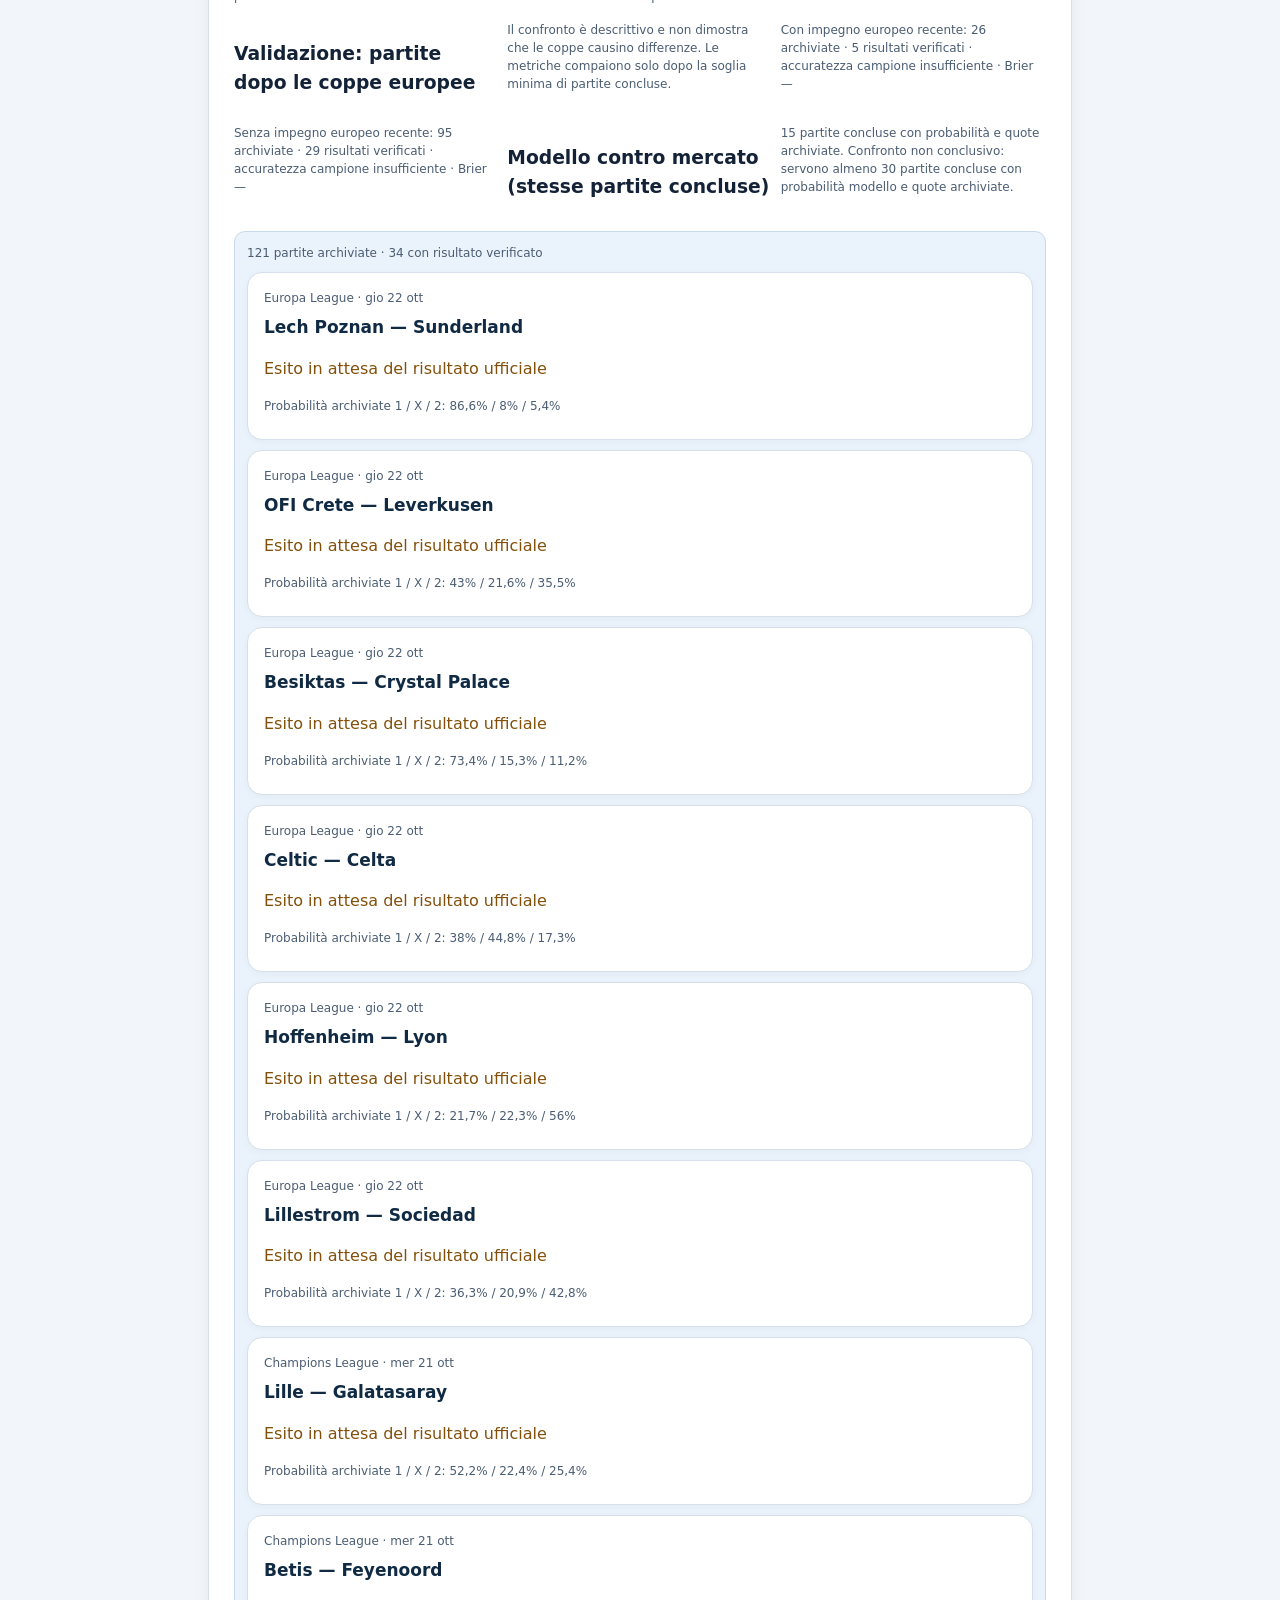
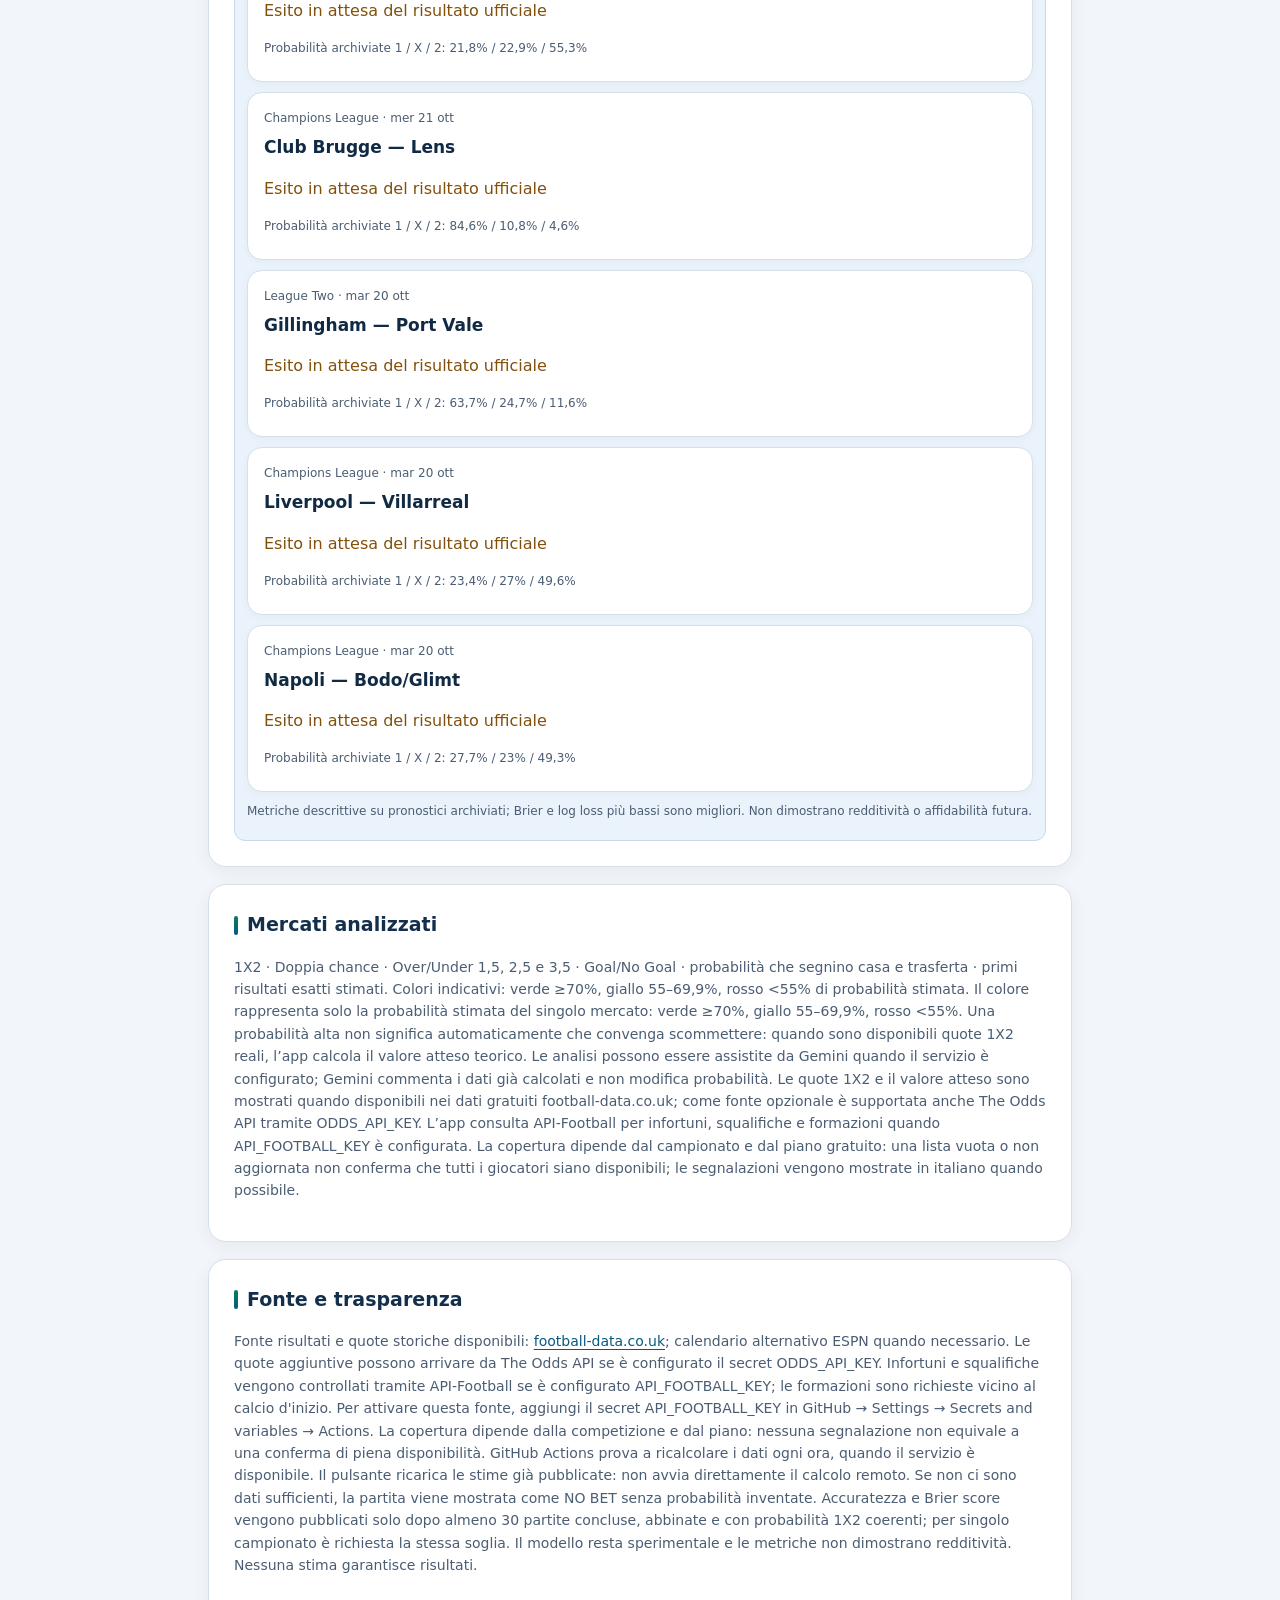
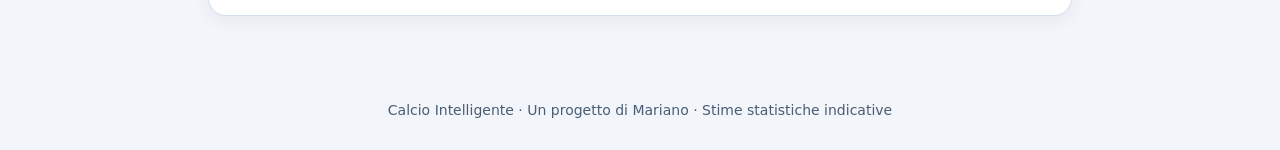
==== commit fa81579e: "Refresh app JavaScript cache after verification fixes" ====
--- a/index.html
+++ b/index.html
@@ -160,7 +160,7 @@
       .probability strong { font-size: 15px; }
     }
 </style>
-  <script src="./app.js?v=20261017-36" defer></script>
+  <script src="./app.js?v=20261017-37" defer></script>
 </head>
 <body>
   <header>
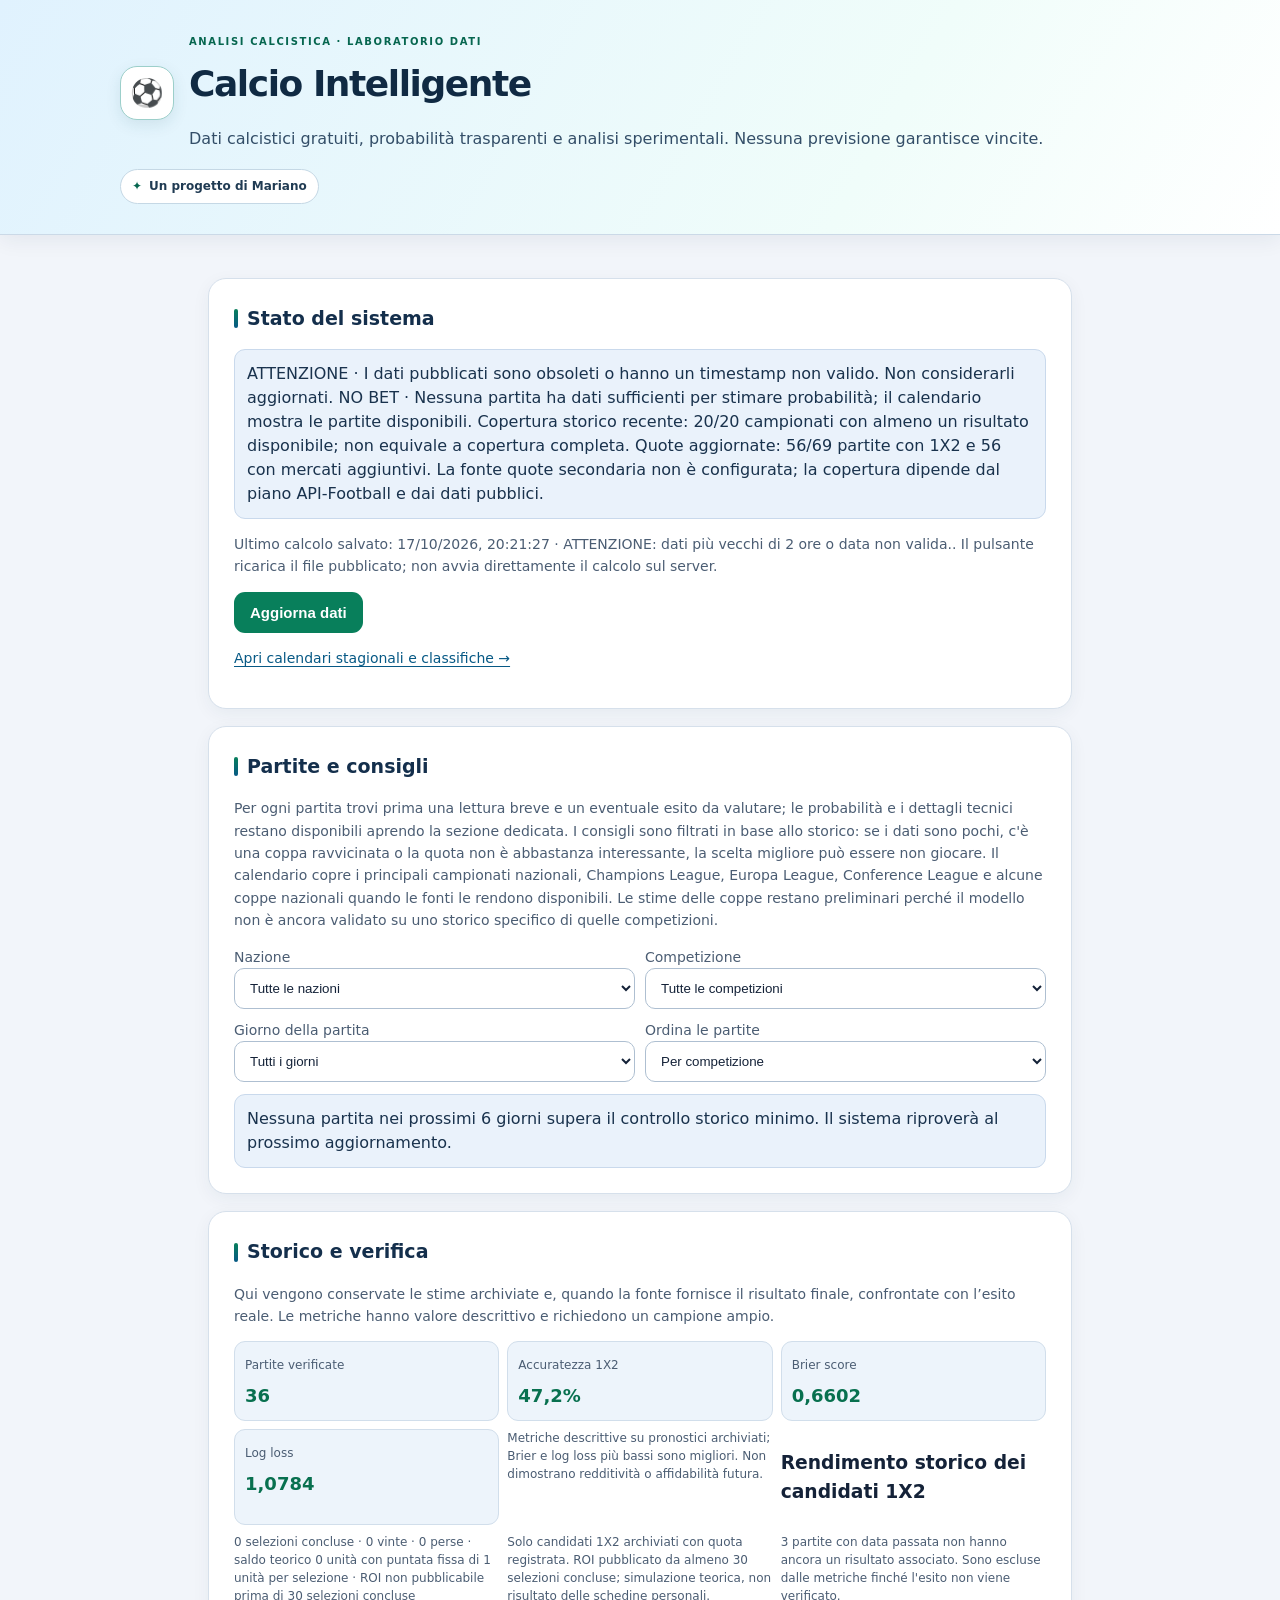
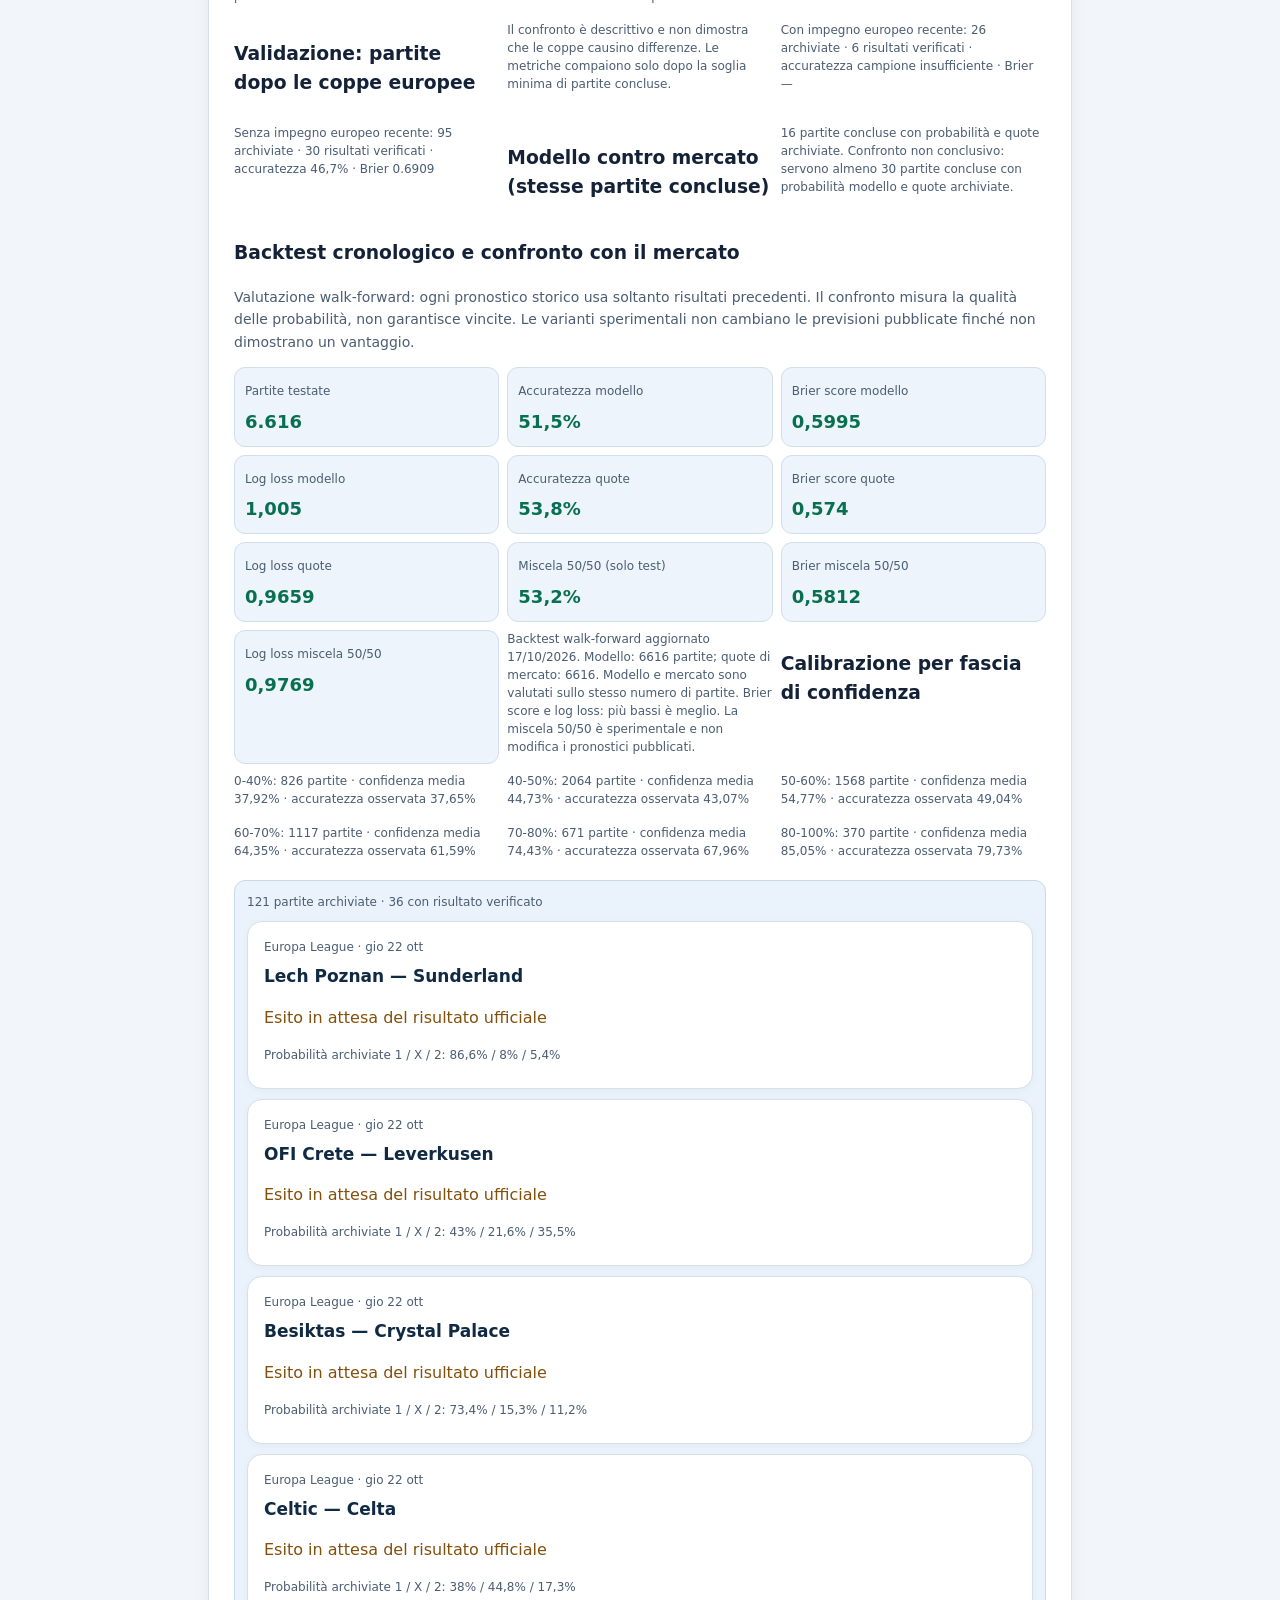
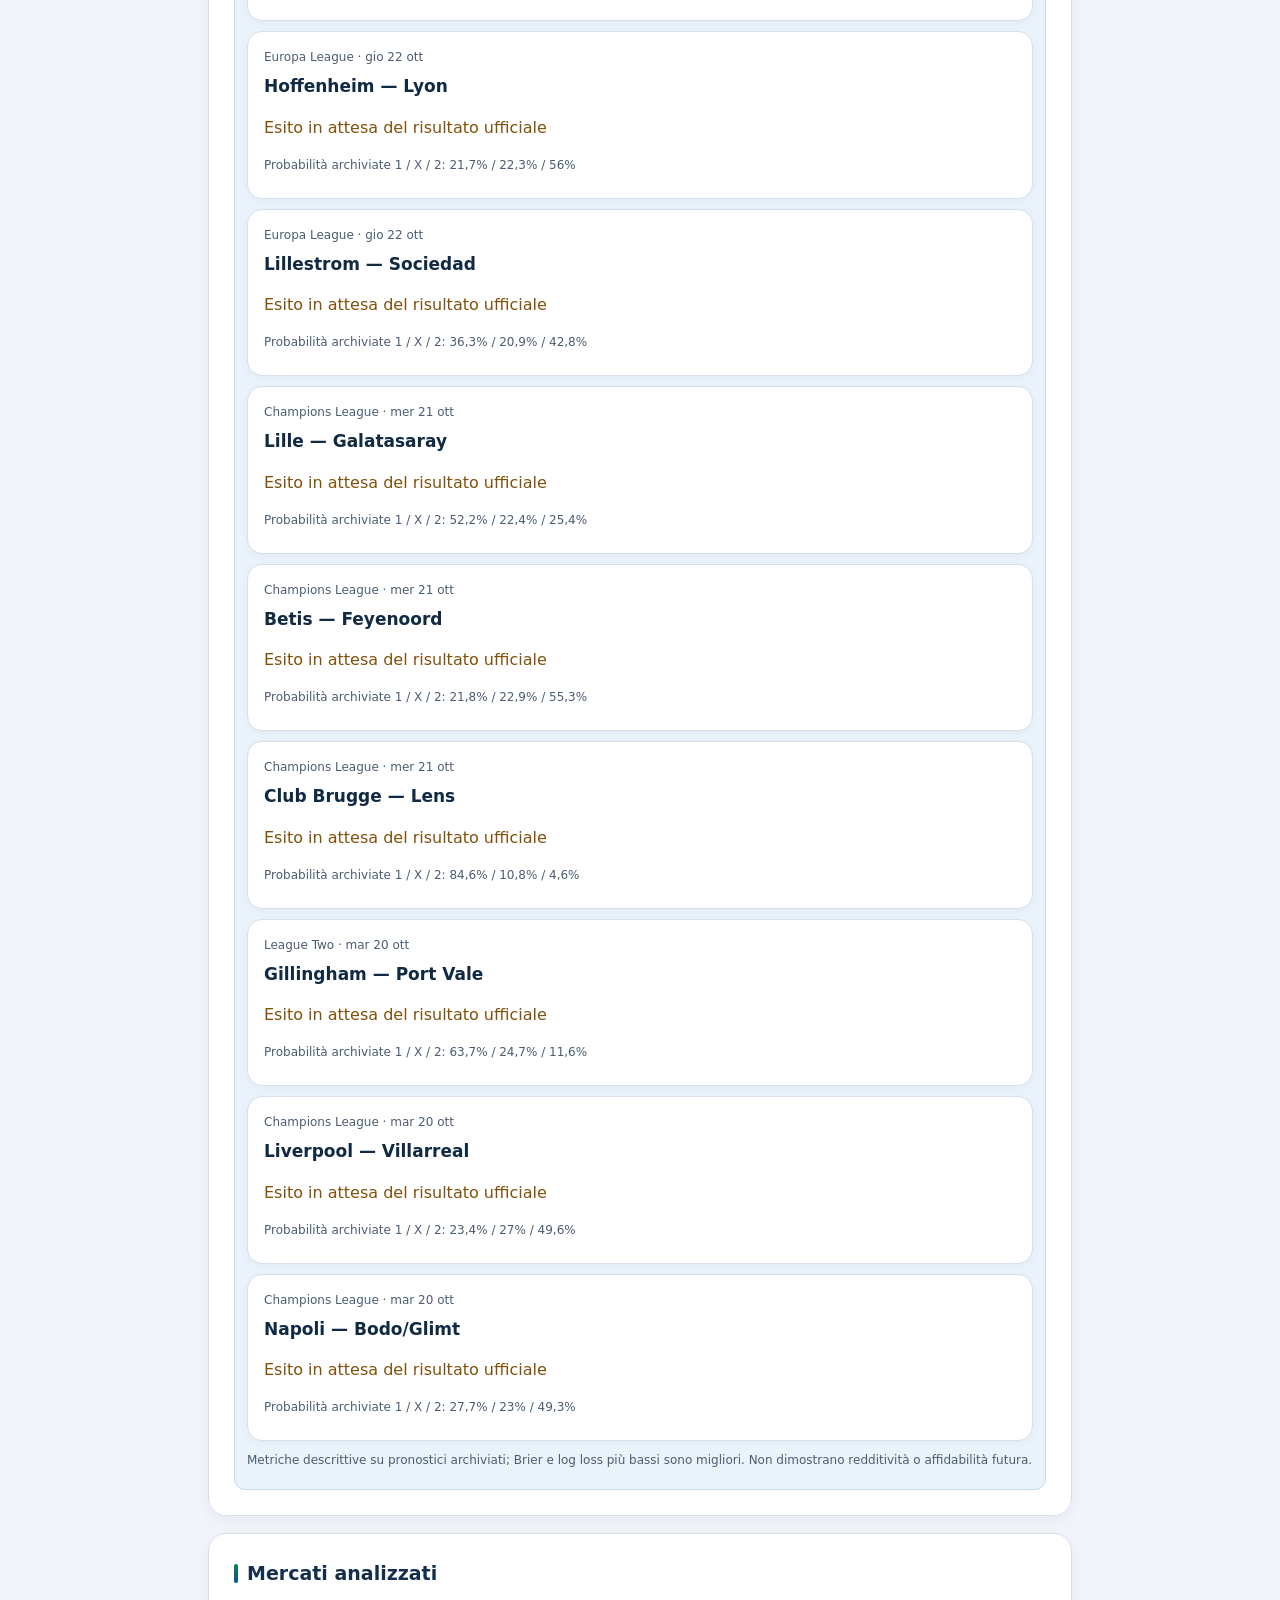
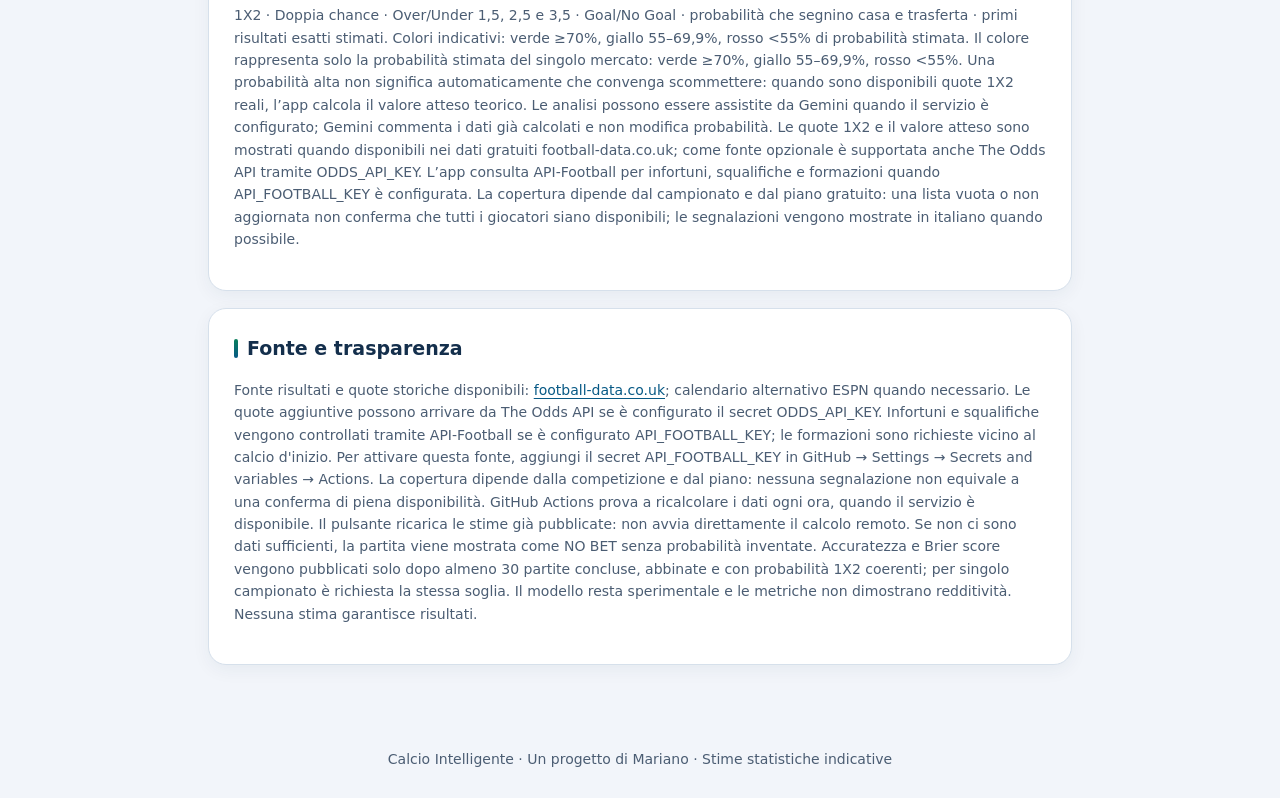
==== commit 830cf17d: "Mostra il backtest cronologico nella dashboard" ====
--- a/index.html
+++ b/index.html
@@ -197,6 +197,9 @@
       <h2>Storico e verifica</h2>
       <p class="muted">Qui vengono conservate le stime archiviate e, quando la fonte fornisce il risultato finale, confrontate con l’esito reale. Le metriche hanno valore descrittivo e richiedono un campione ampio.</p>
       <div id="history-metrics" class="history-metrics"><div class="status">Caricamento metriche…</div></div>
+      <h3>Backtest cronologico e confronto con il mercato</h3>
+      <p class="muted">Valutazione walk-forward: ogni pronostico storico usa soltanto risultati precedenti. Il confronto misura la qualità delle probabilità, non garantisce vincite. Le varianti sperimentali non cambiano le previsioni pubblicate finché non dimostrano un vantaggio.</p>
+      <div id="backtest-metrics" class="history-metrics"><div class="status">Caricamento backtest…</div></div>
       <div id="history-list" class="status">Caricamento dello storico…</div>
     </section>
     <section class="panel">
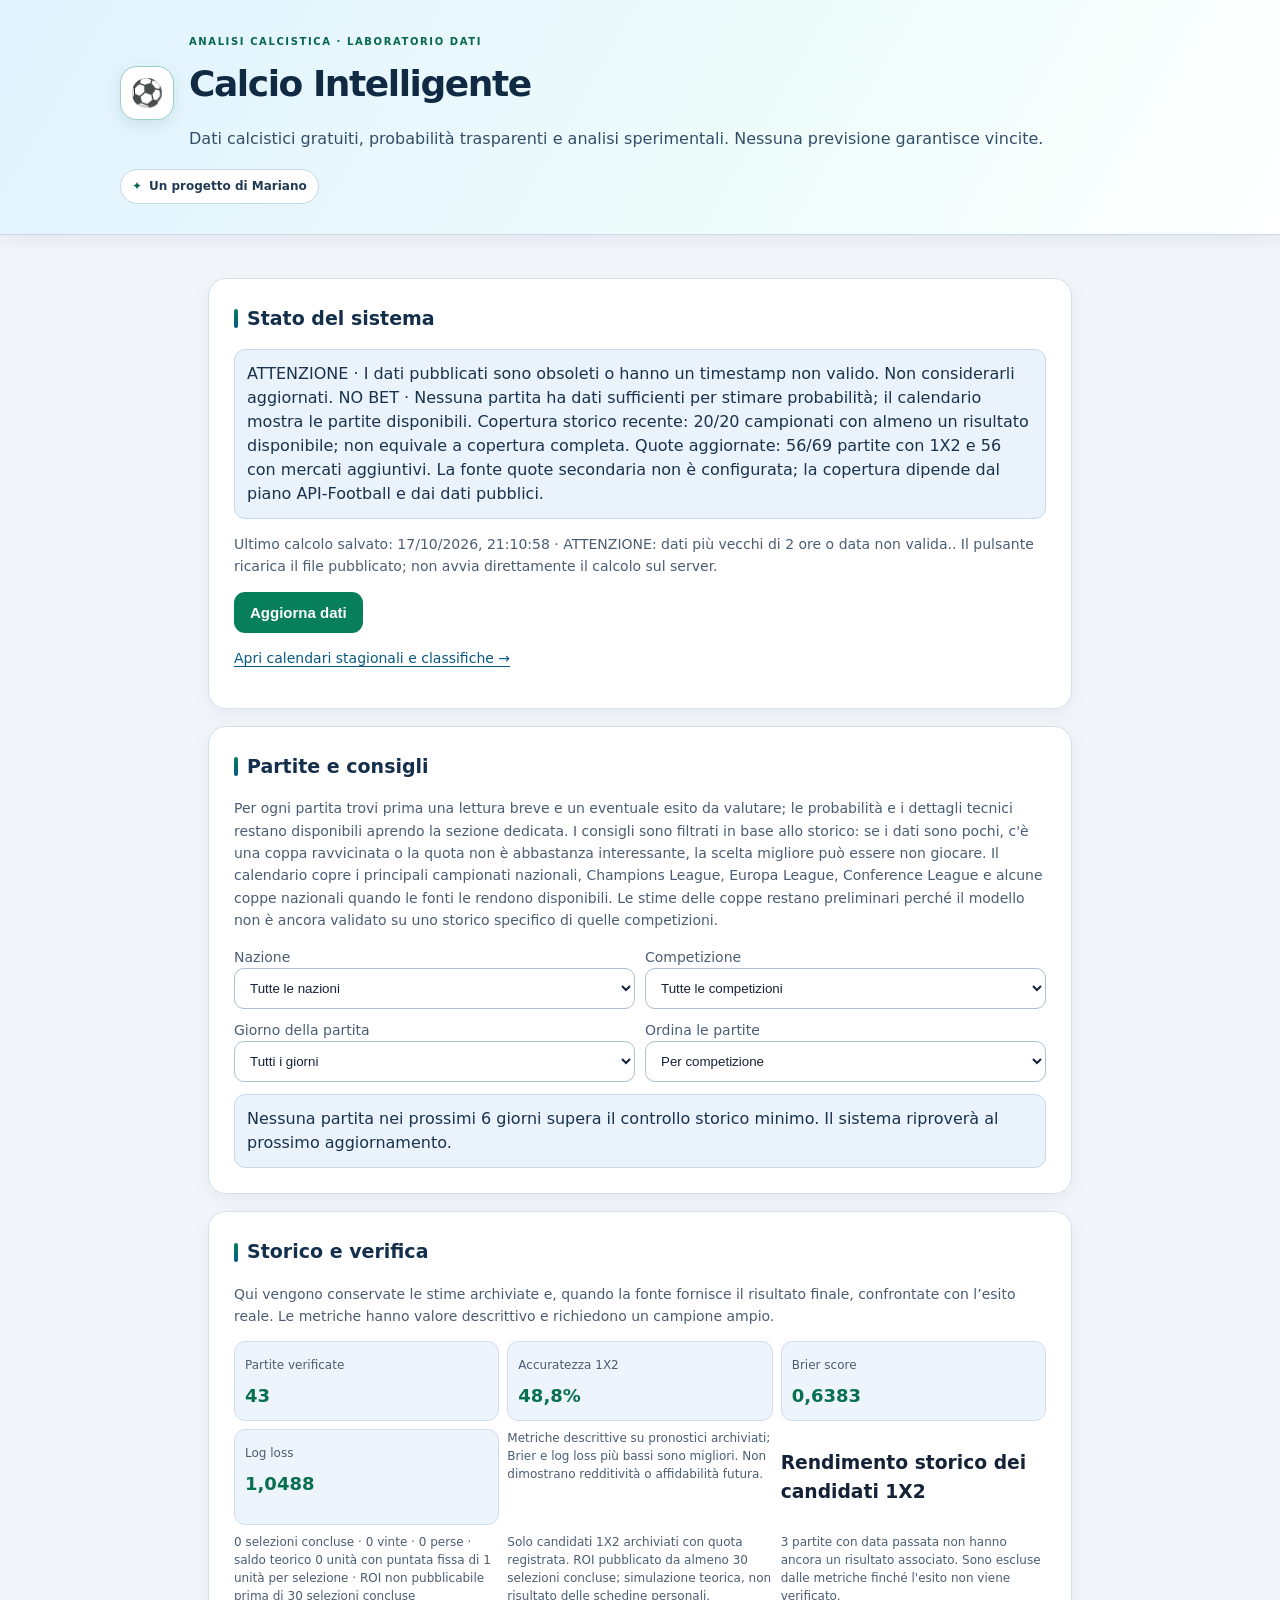
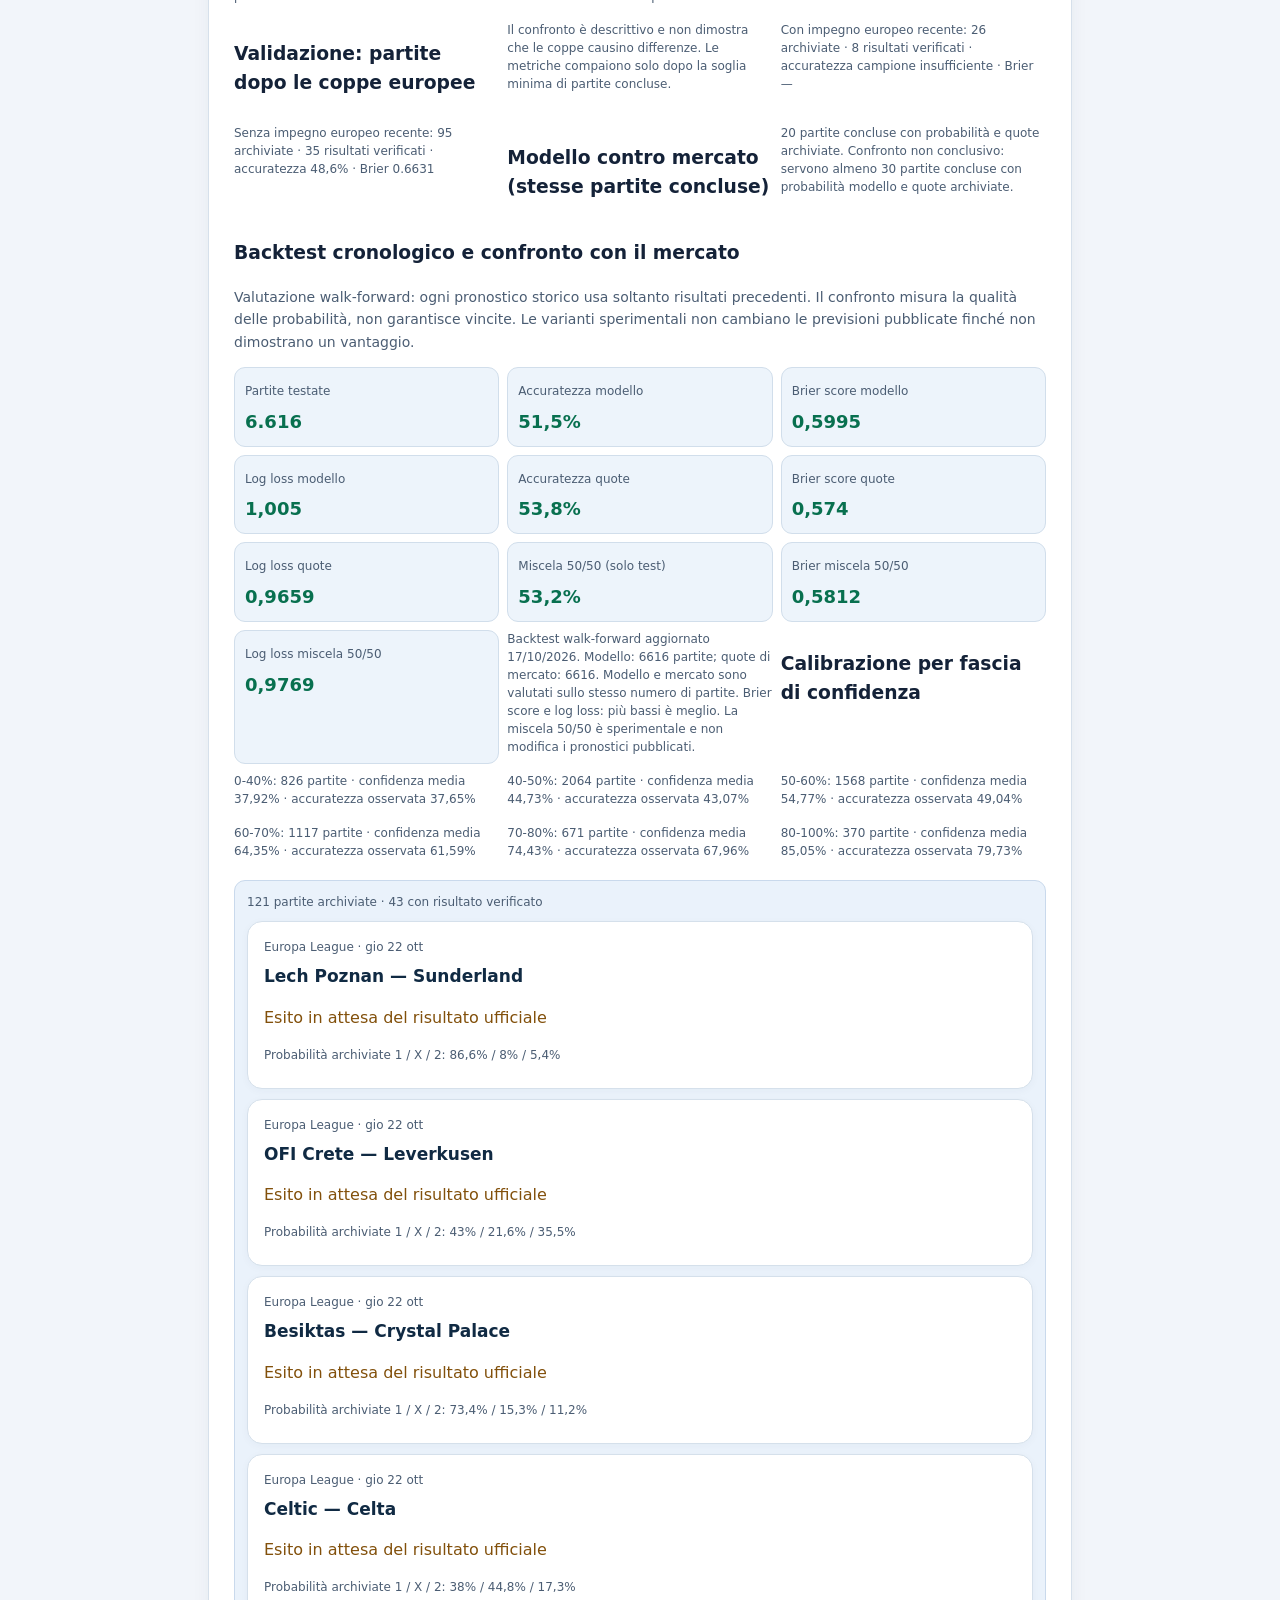
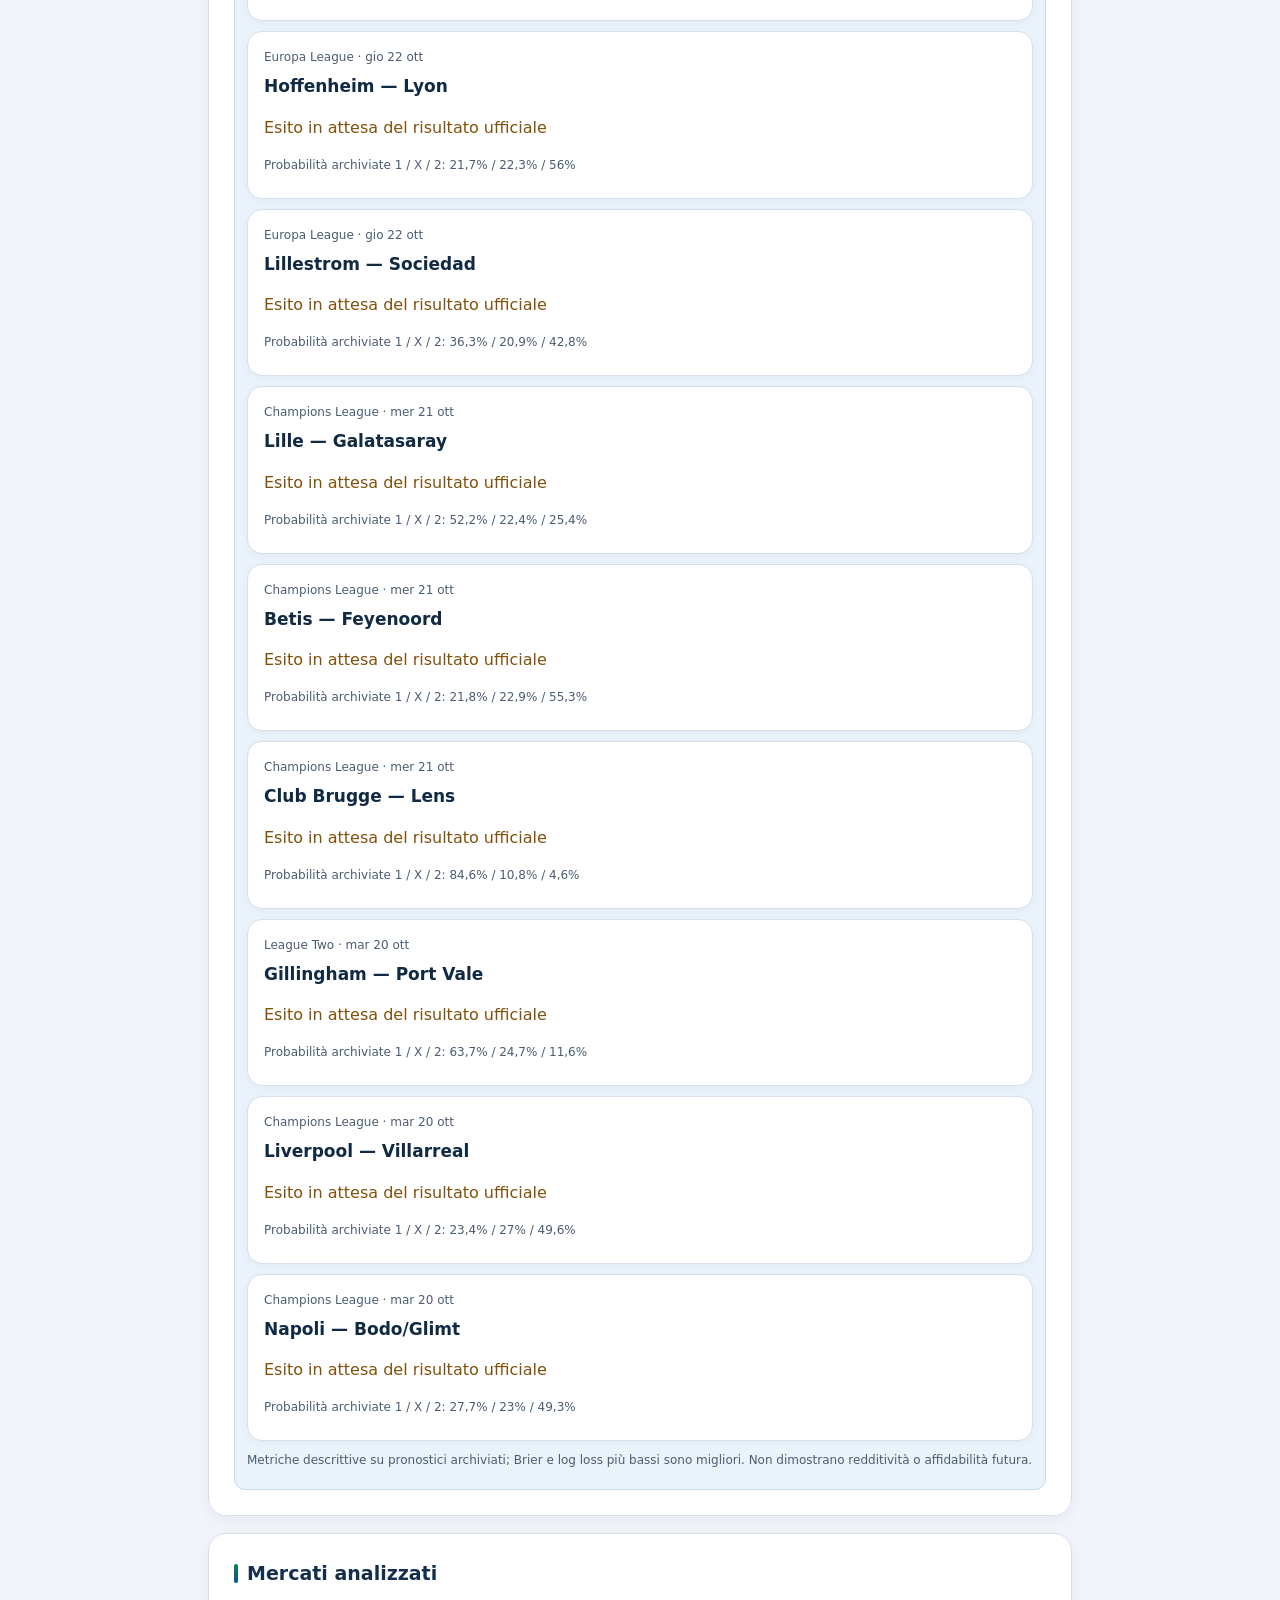
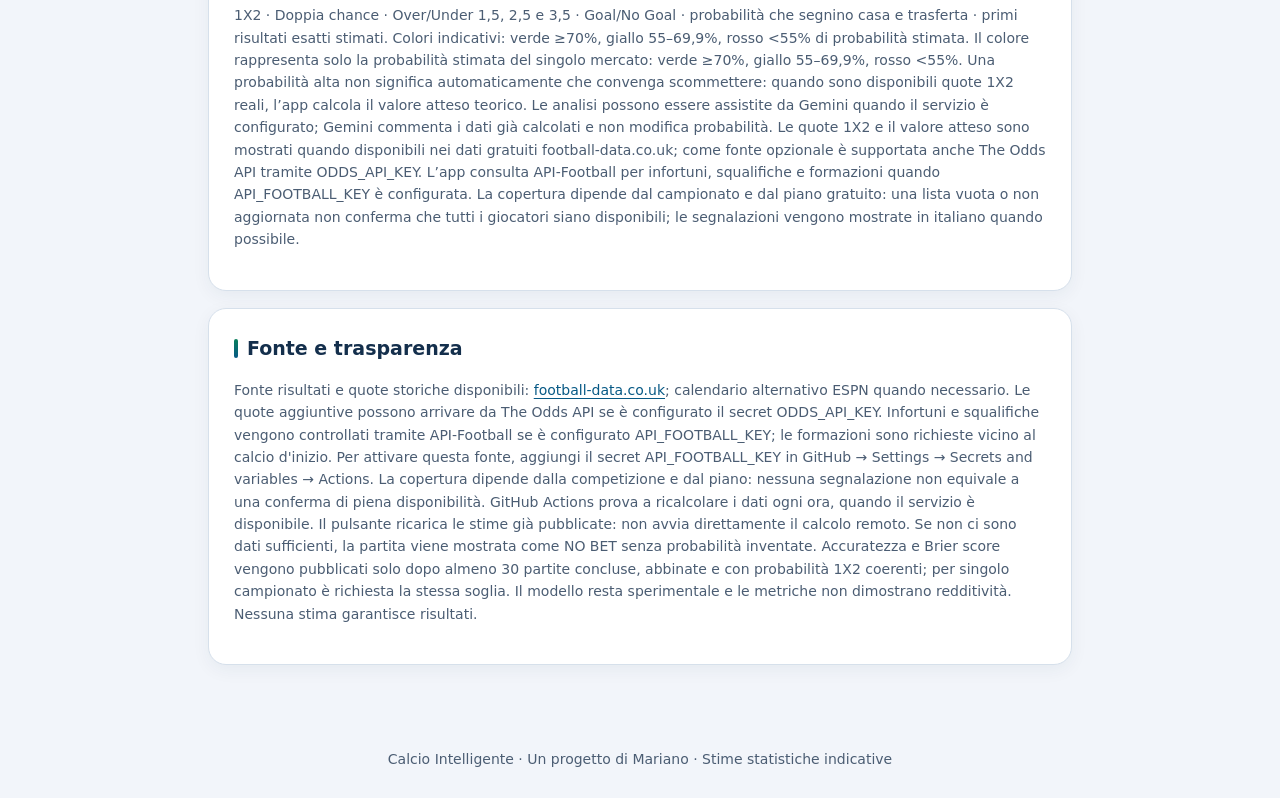
==== commit 0c22fec4: "Bust frontend cache after prediction rendering fix" ====
--- a/index.html
+++ b/index.html
@@ -160,7 +160,7 @@
       .probability strong { font-size: 15px; }
     }
 </style>
-  <script src="./app.js?v=20261017-37" defer></script>
+  <script src="./app.js?v=20261017-38" defer></script>
 </head>
 <body>
   <header>
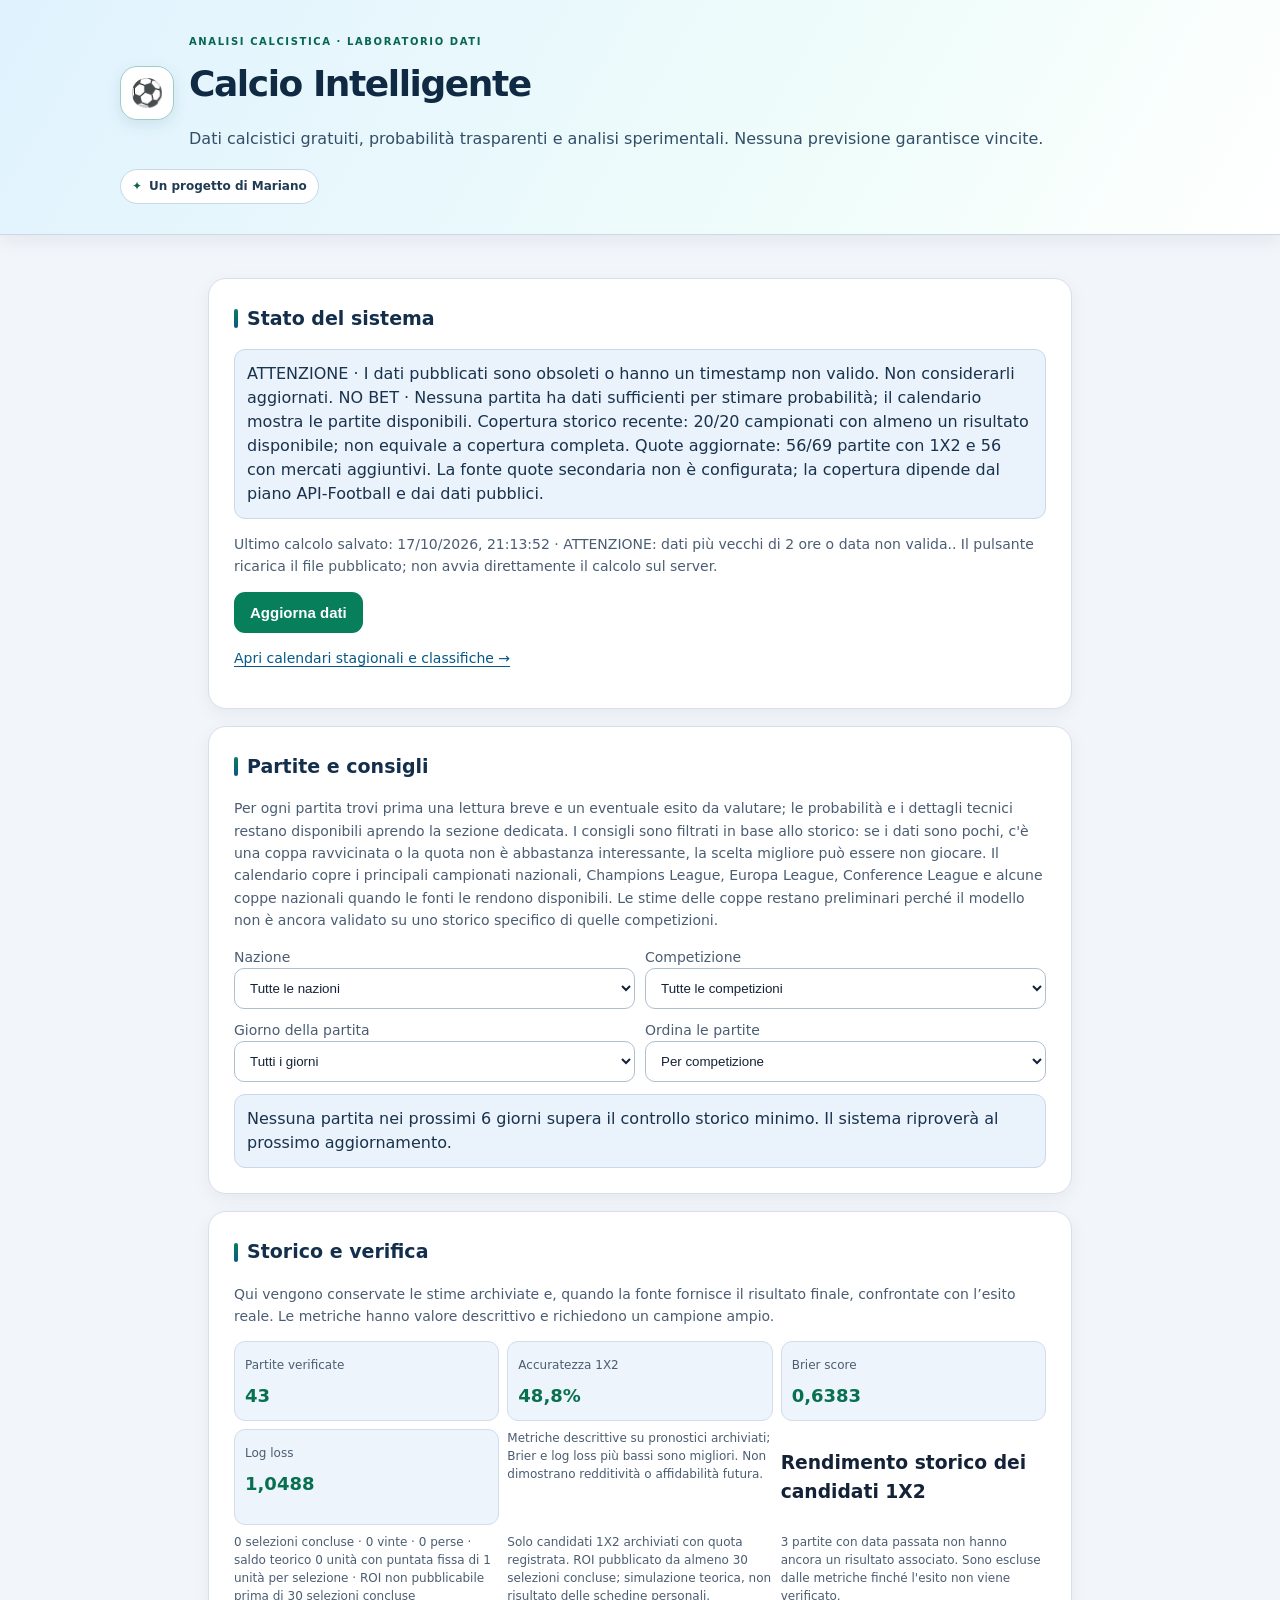
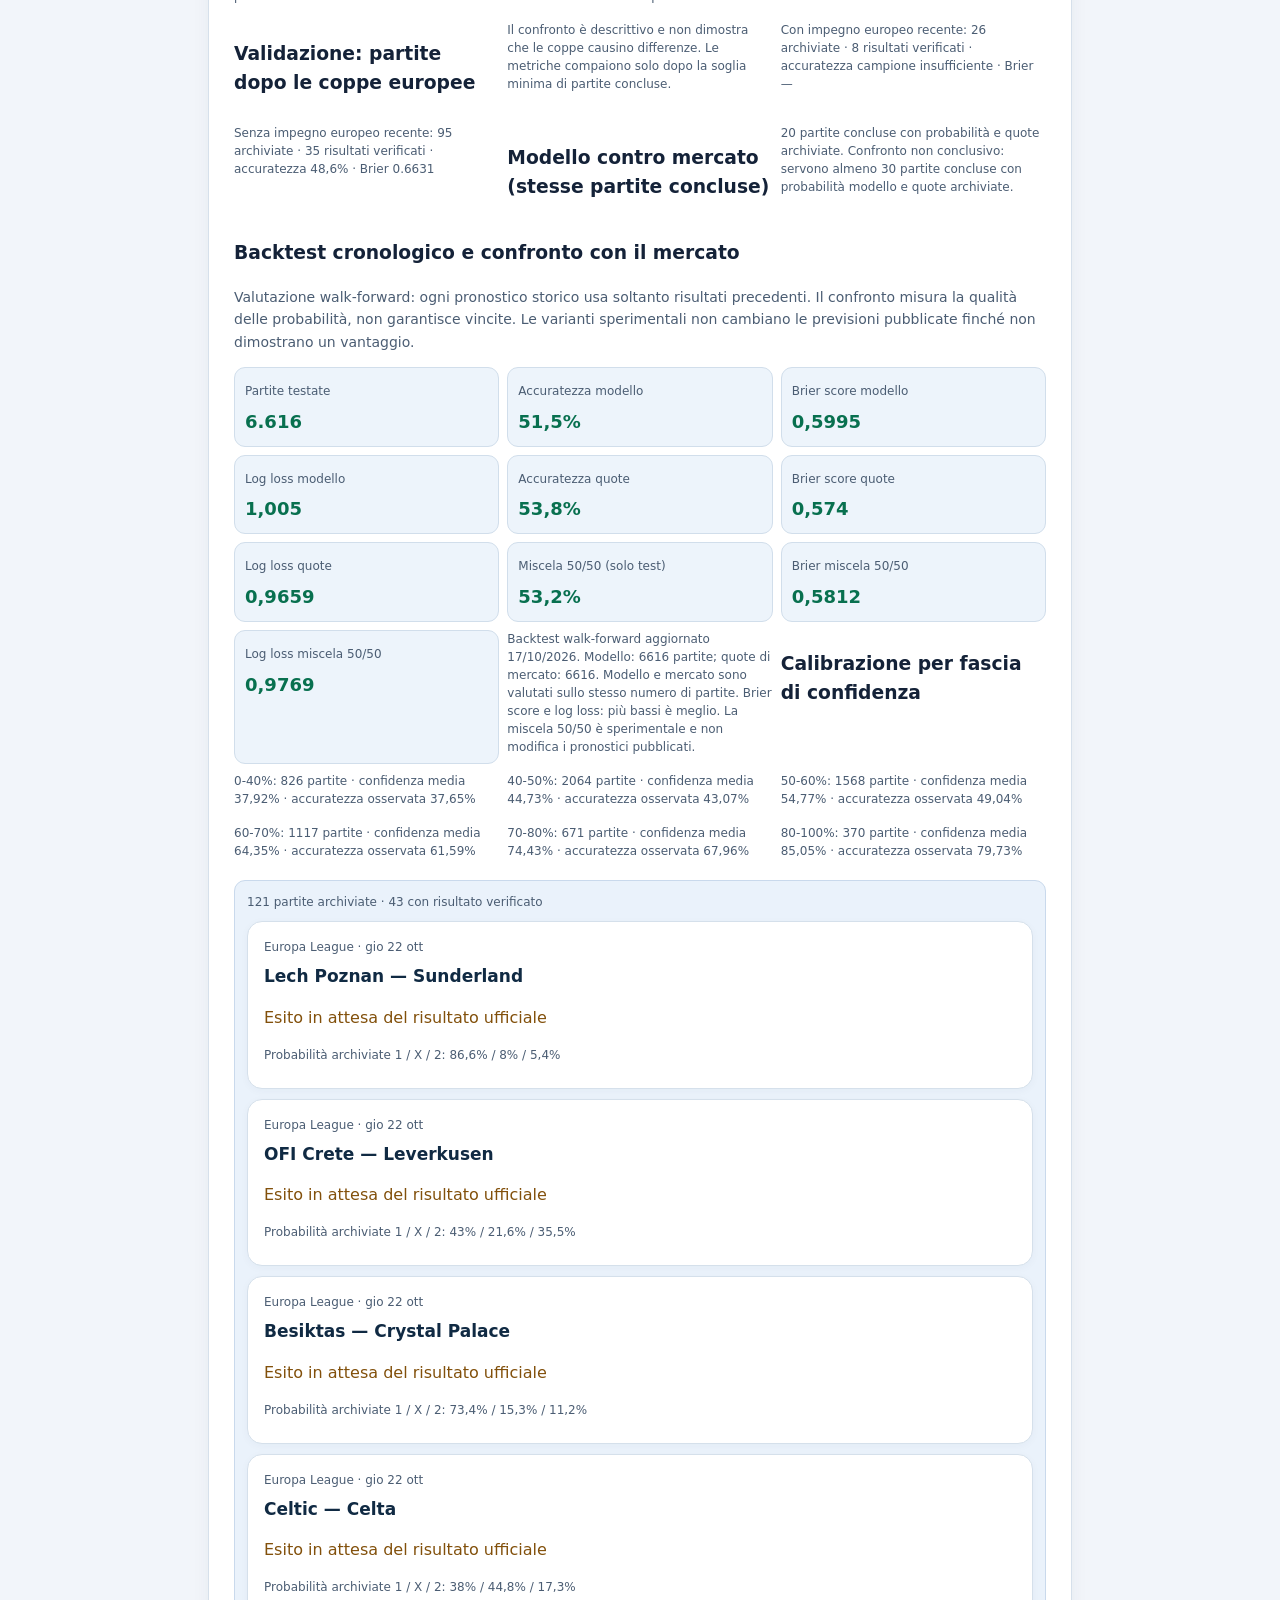
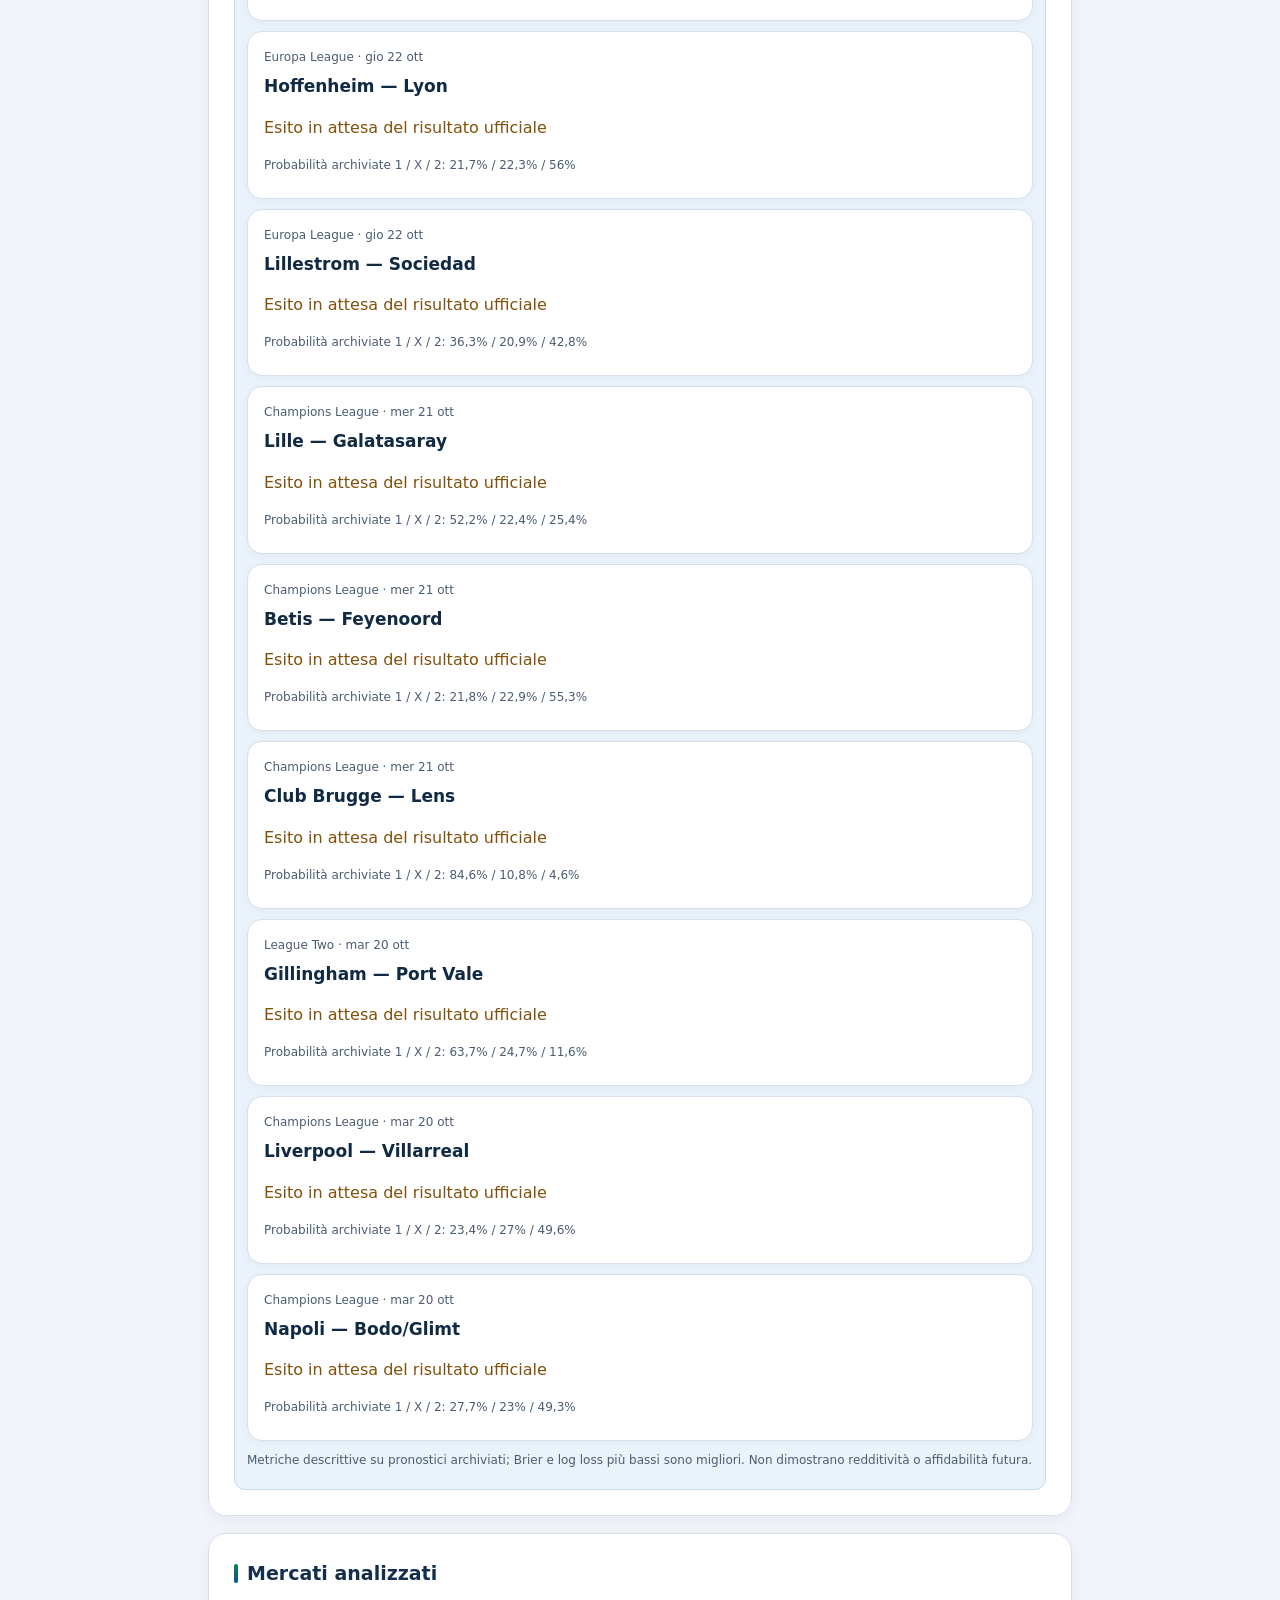
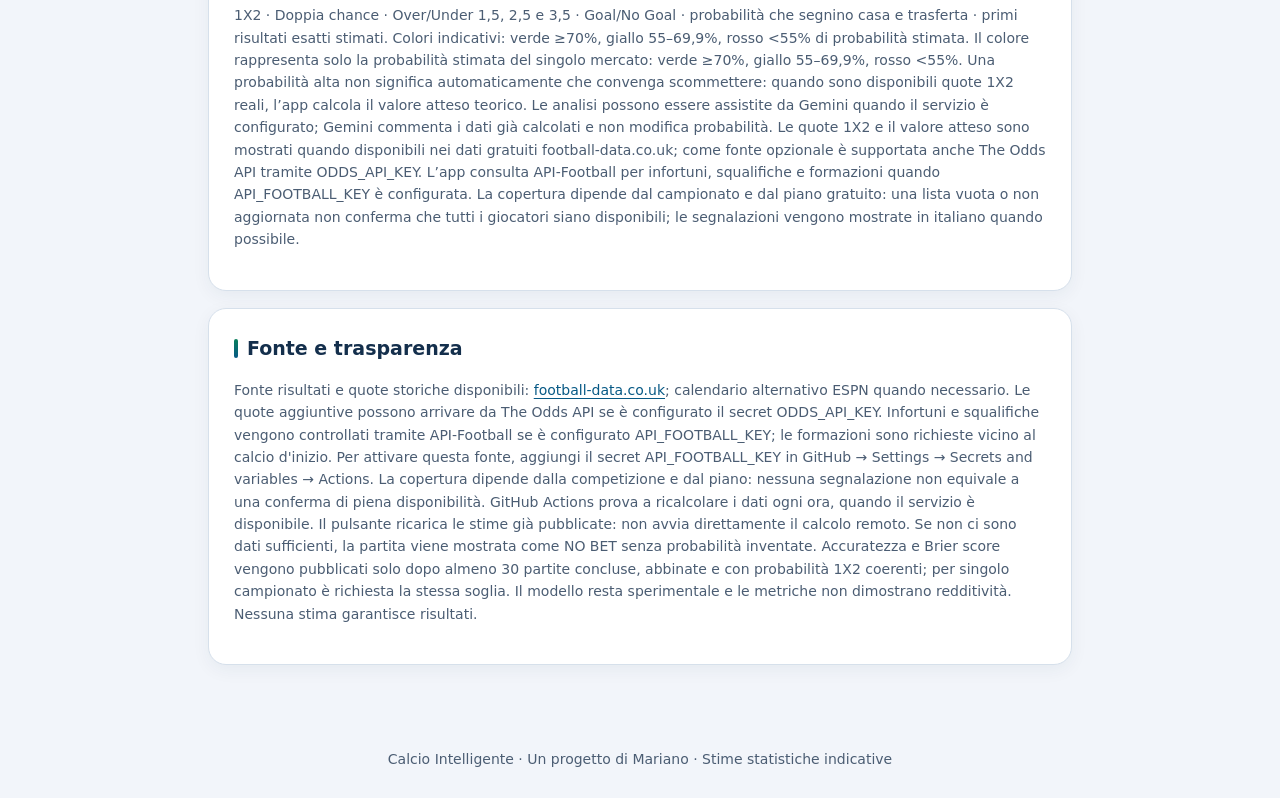
==== commit 57757dbc: "Refresh frontend after expanding match details" ====
--- a/index.html
+++ b/index.html
@@ -160,7 +160,7 @@
       .probability strong { font-size: 15px; }
     }
 </style>
-  <script src="./app.js?v=20261017-38" defer></script>
+  <script src="./app.js?v=20261017-39" defer></script>
 </head>
 <body>
   <header>
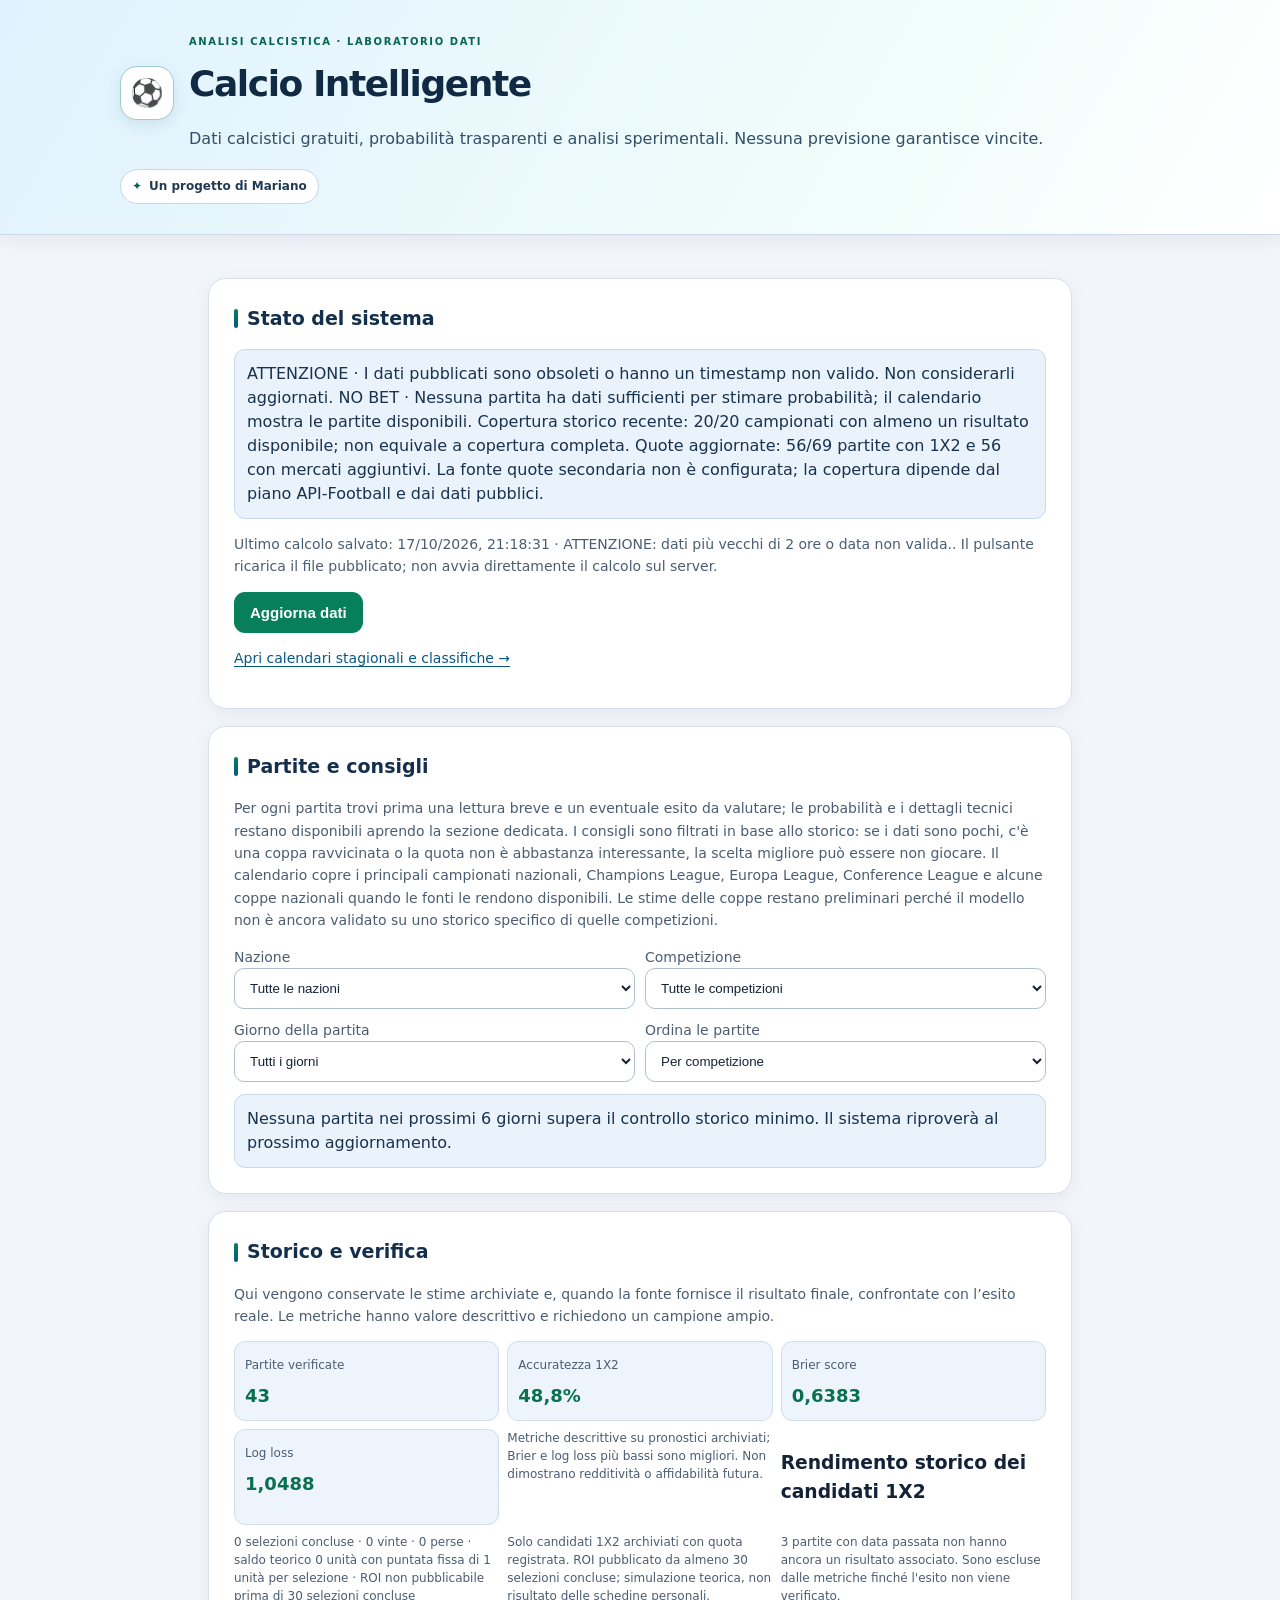
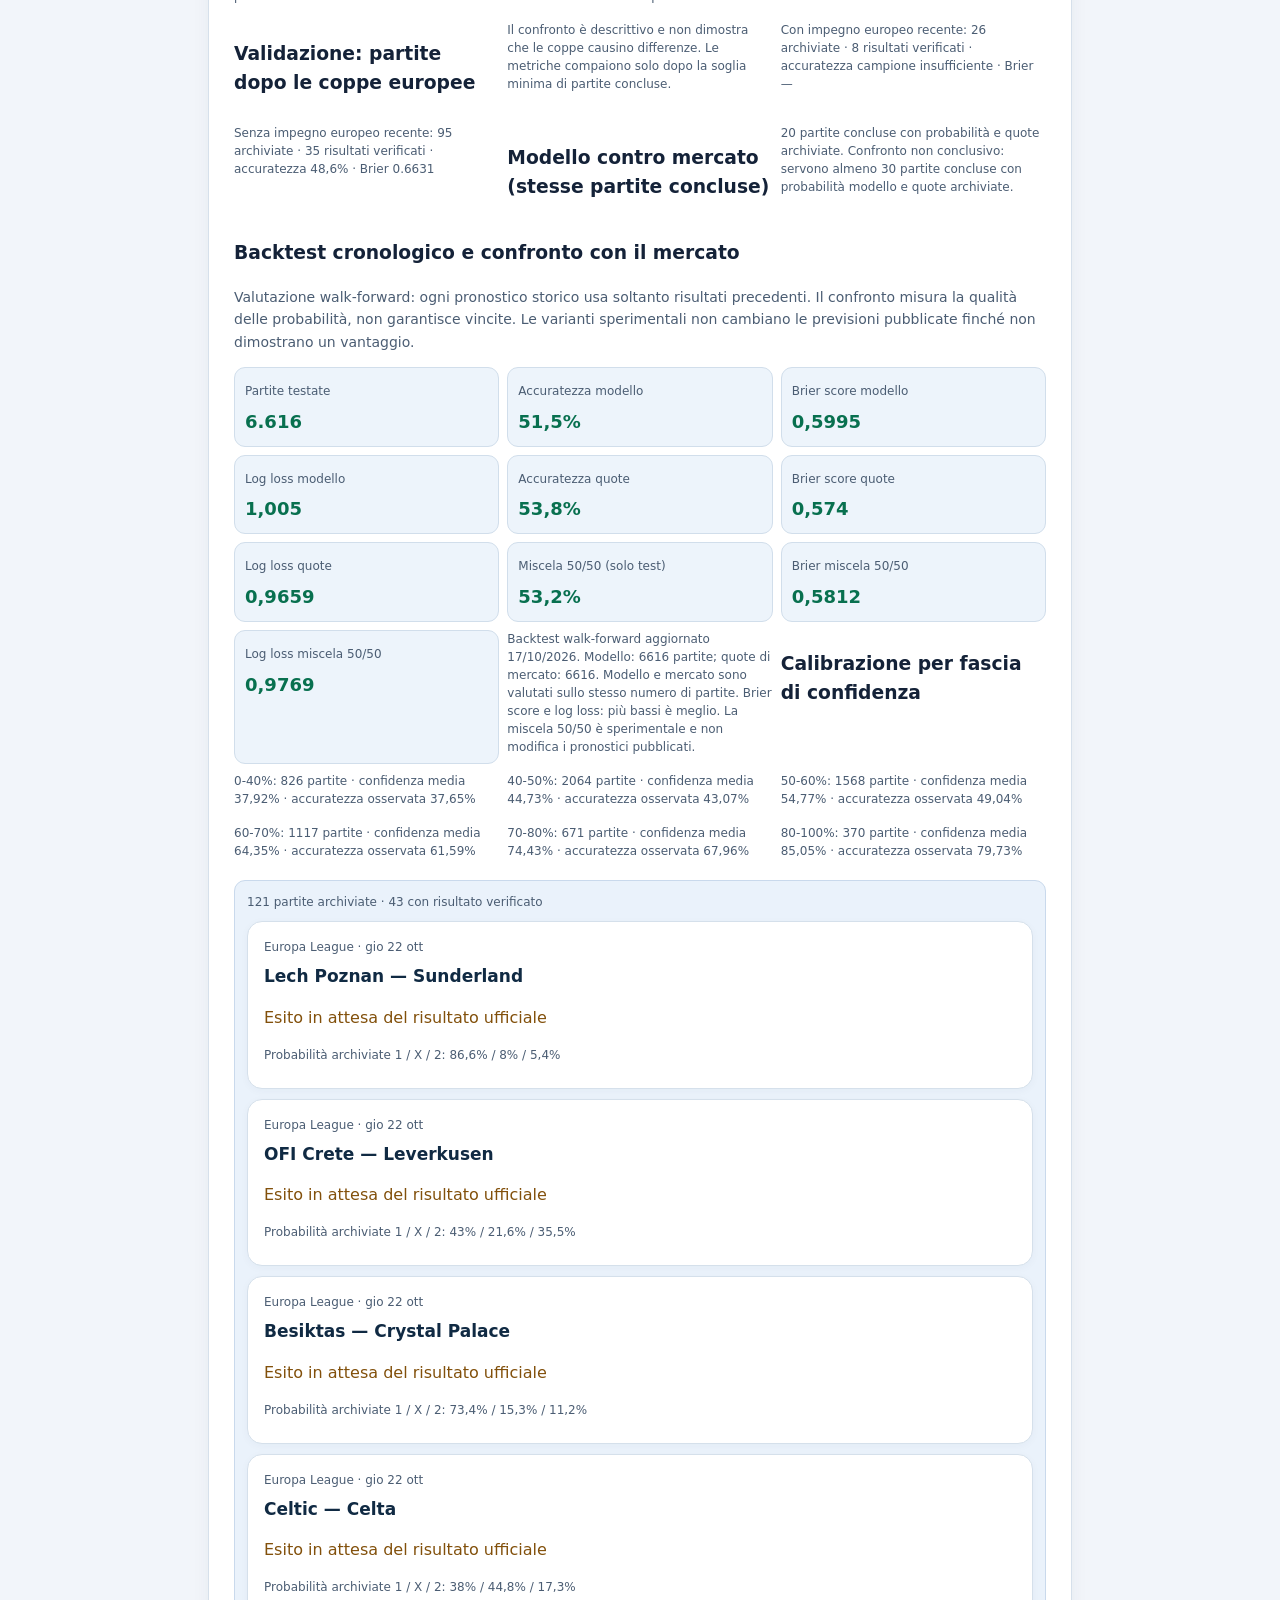
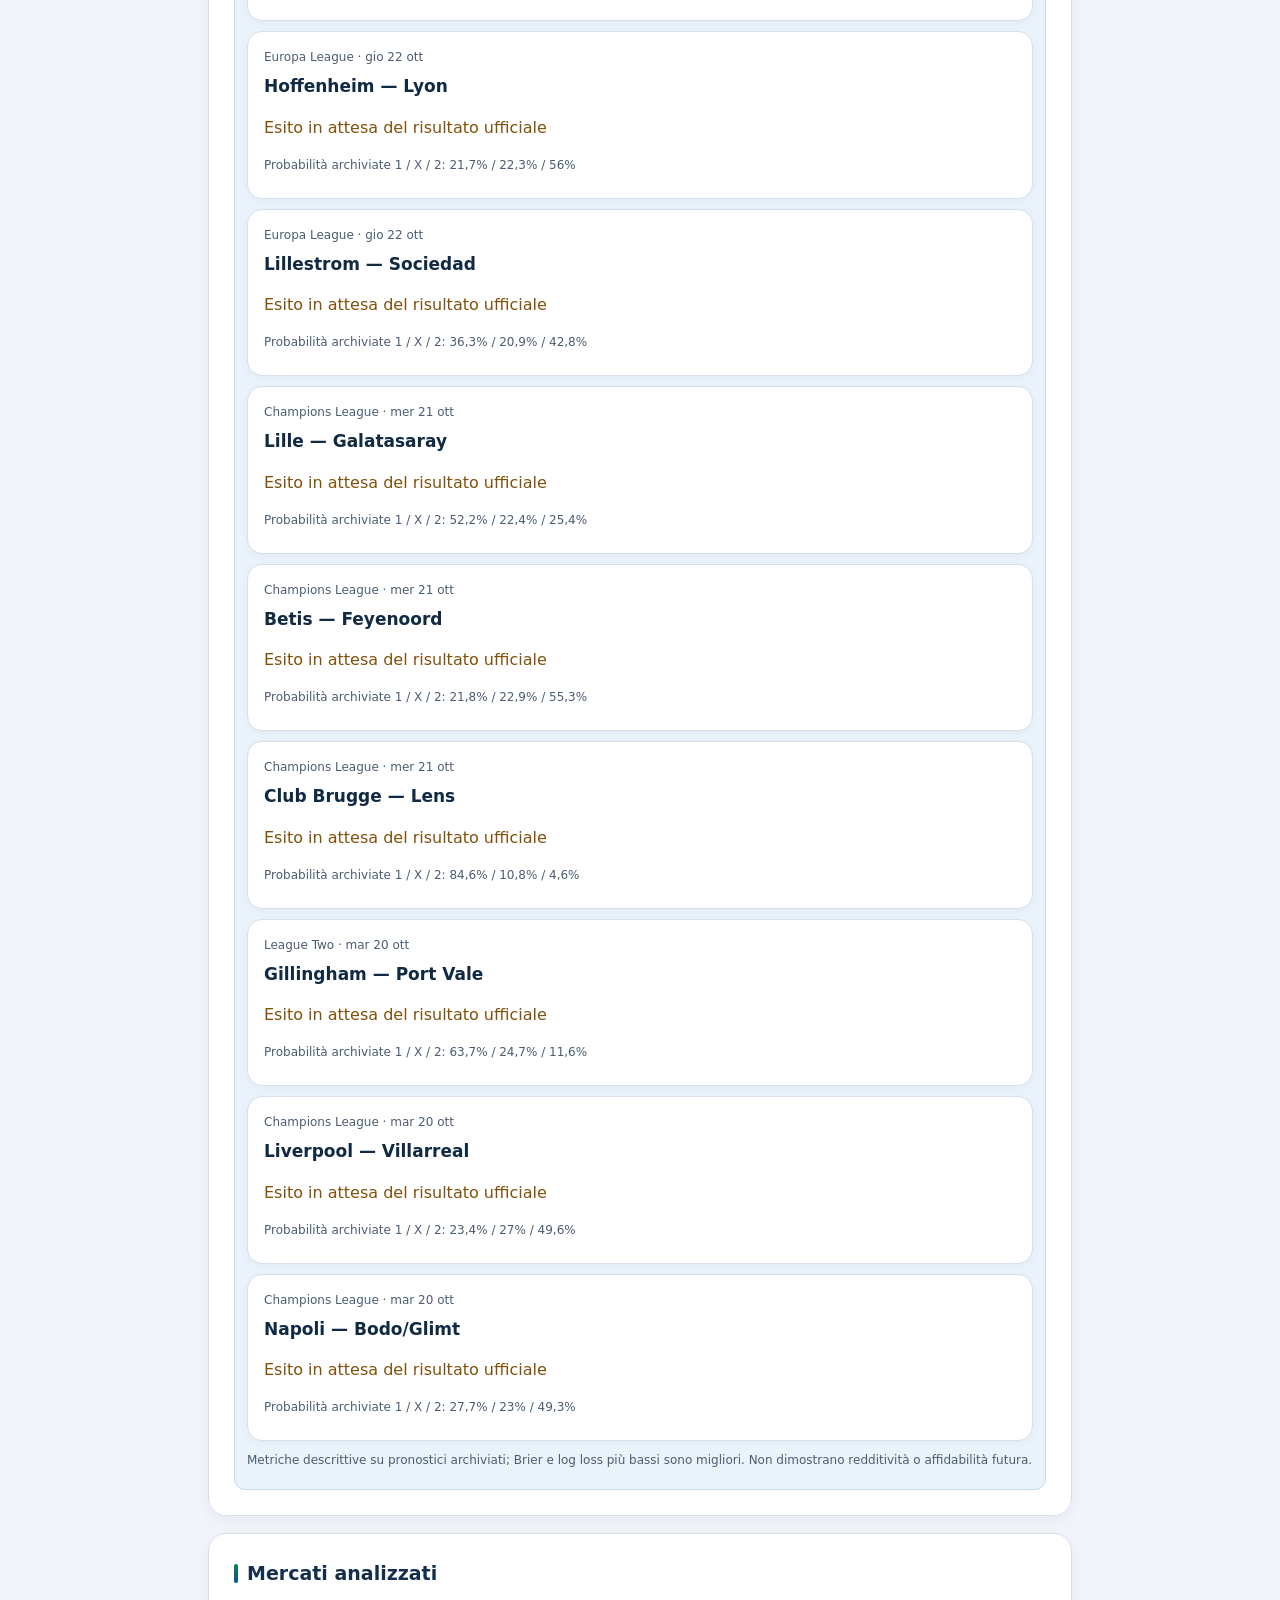
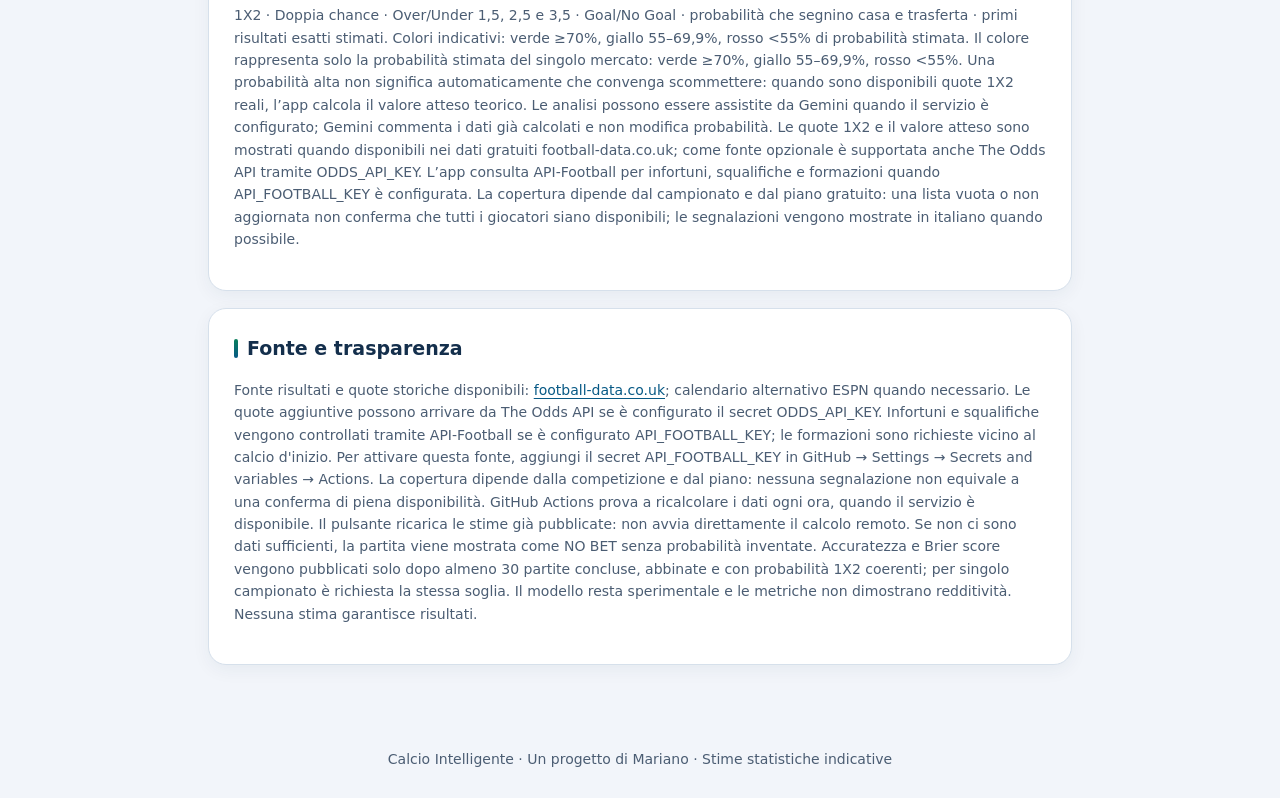
==== commit cdb88a96: "Refresh frontend for weather status changes" ====
--- a/index.html
+++ b/index.html
@@ -160,7 +160,7 @@
       .probability strong { font-size: 15px; }
     }
 </style>
-  <script src="./app.js?v=20261017-39" defer></script>
+  <script src="./app.js?v=20261017-40" defer></script>
 </head>
 <body>
   <header>
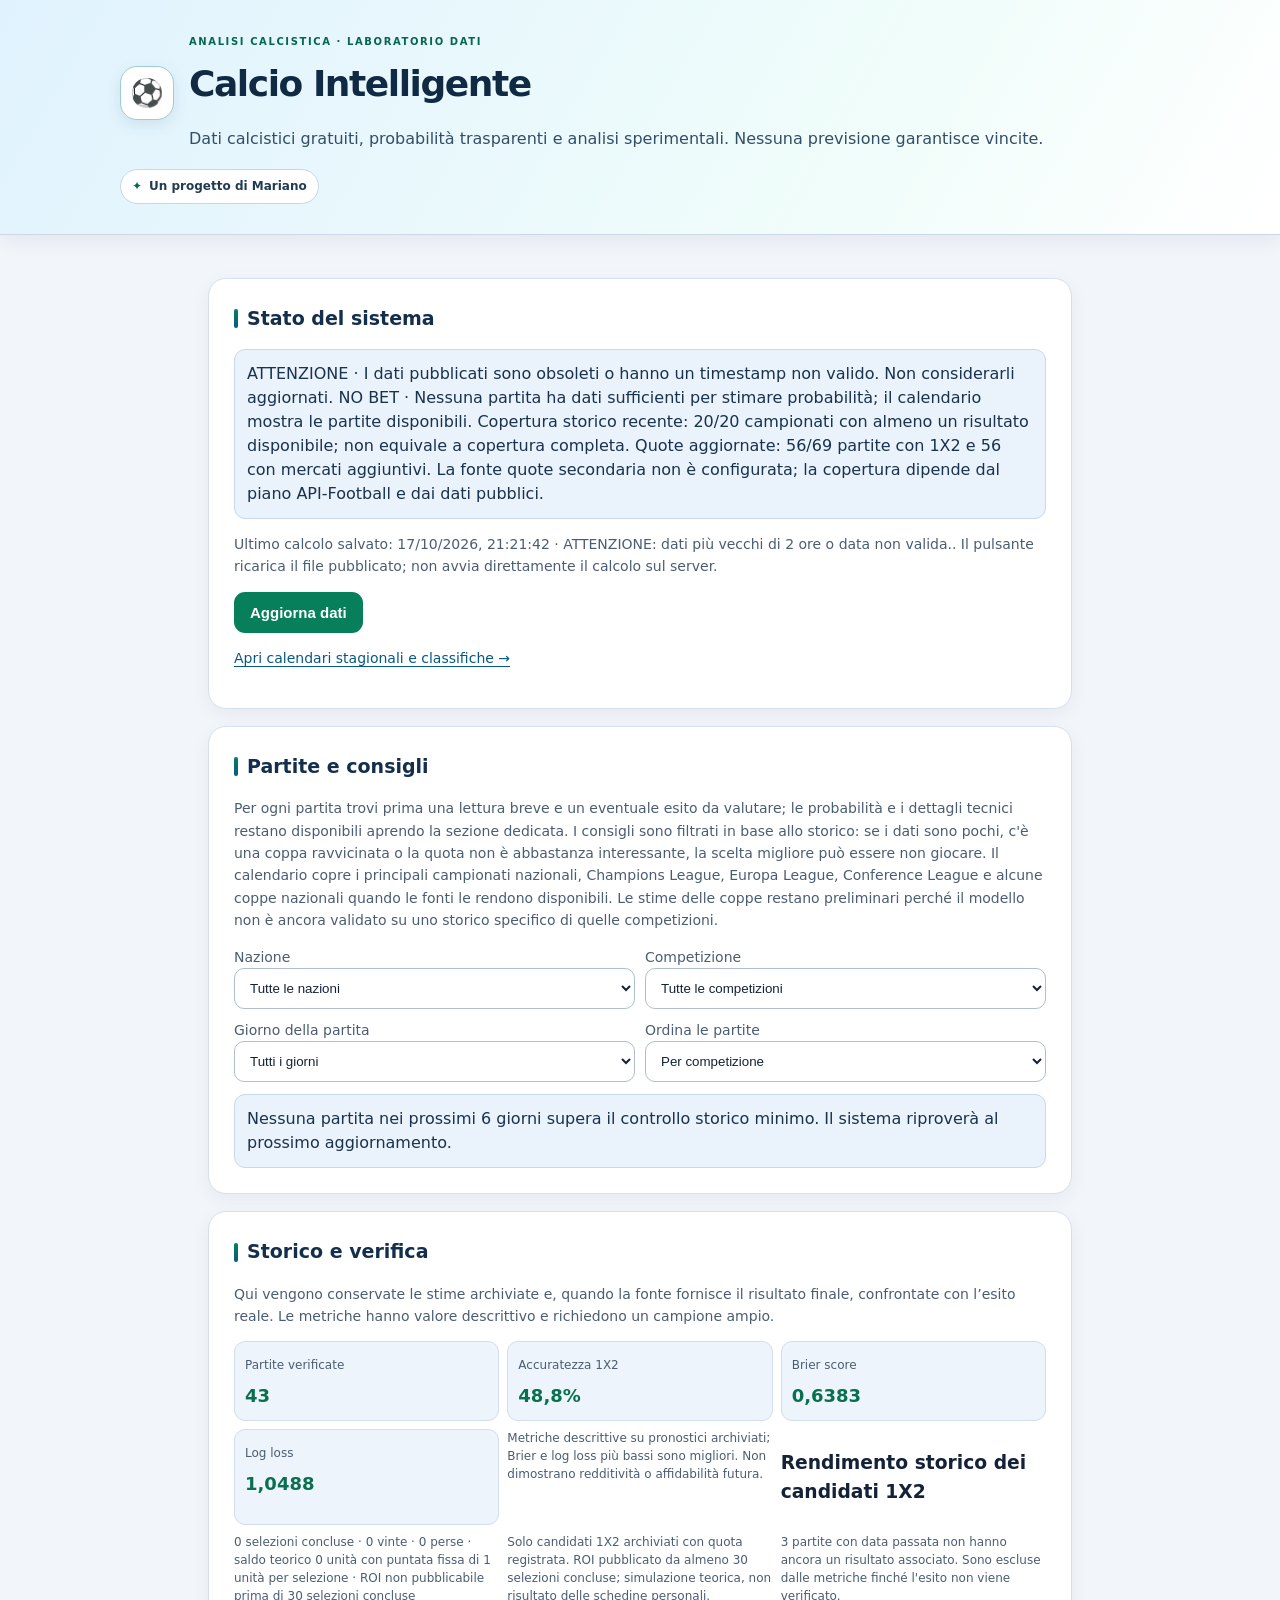
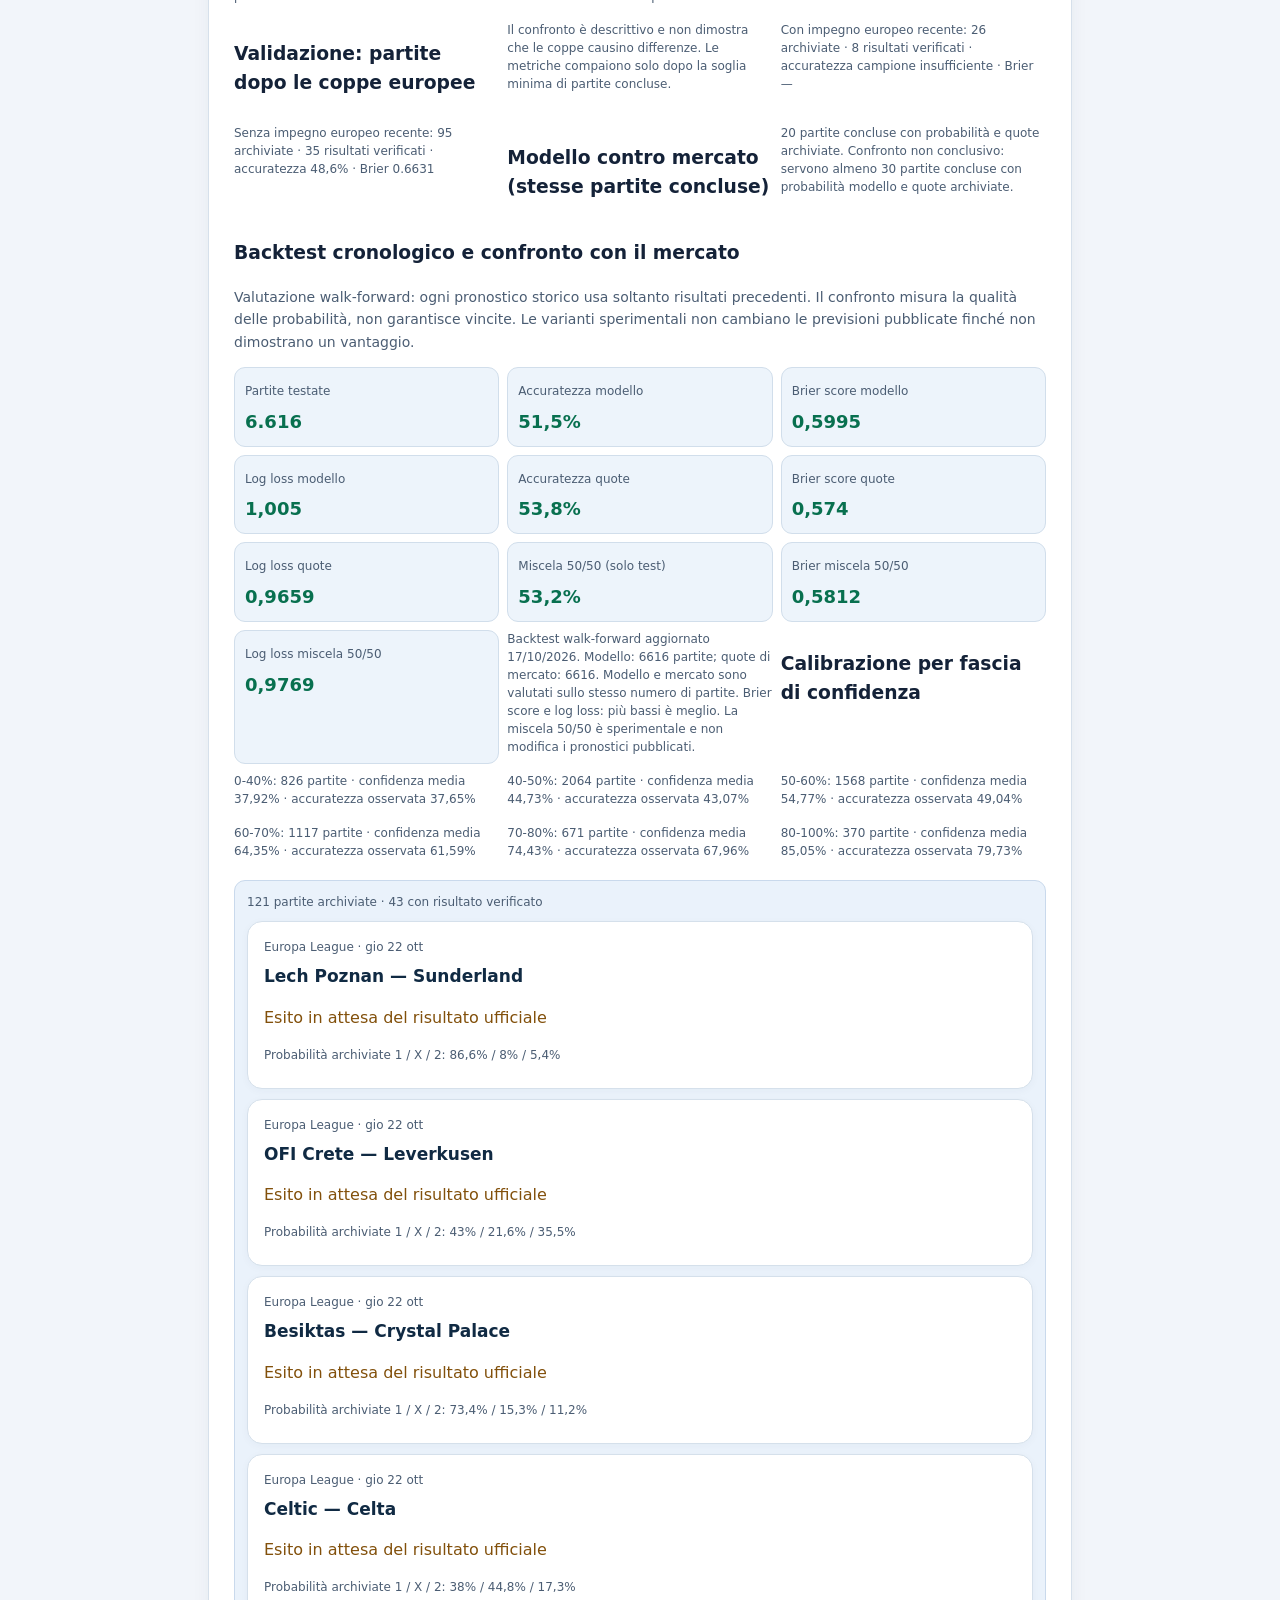
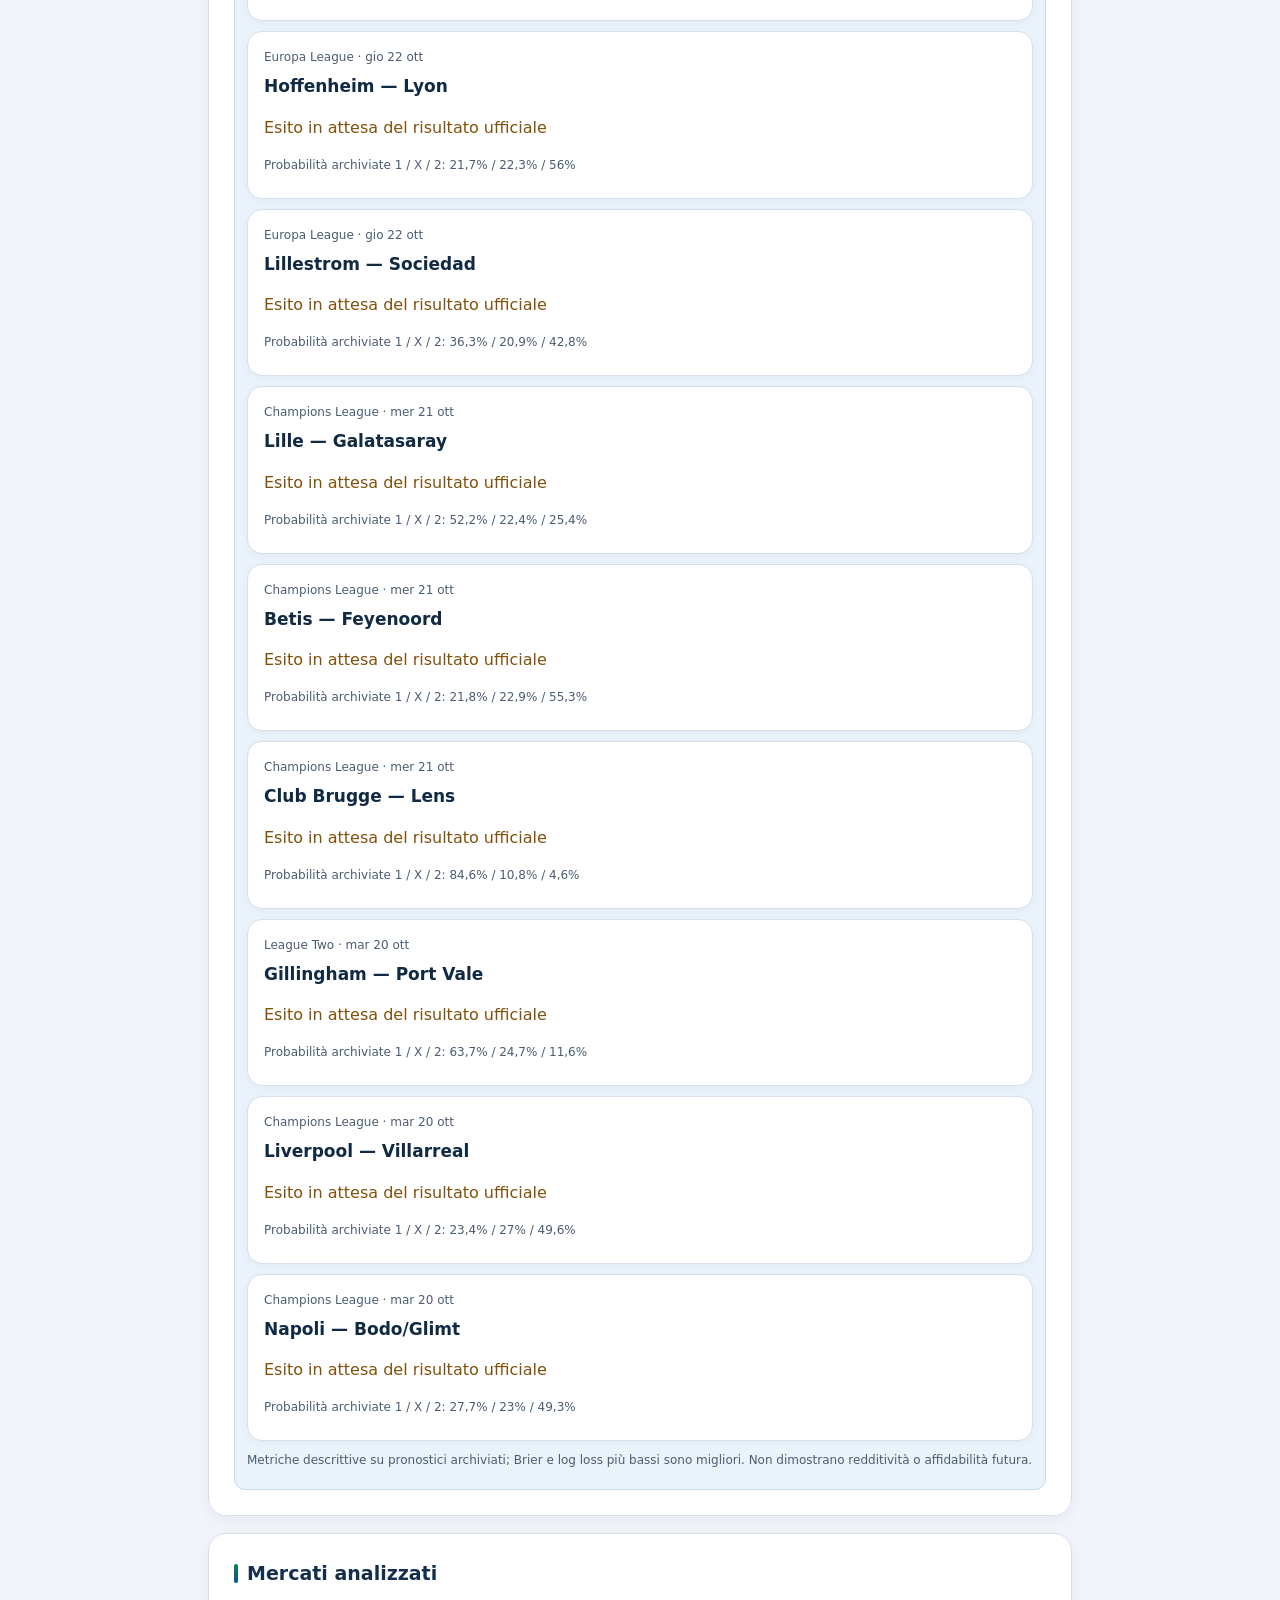
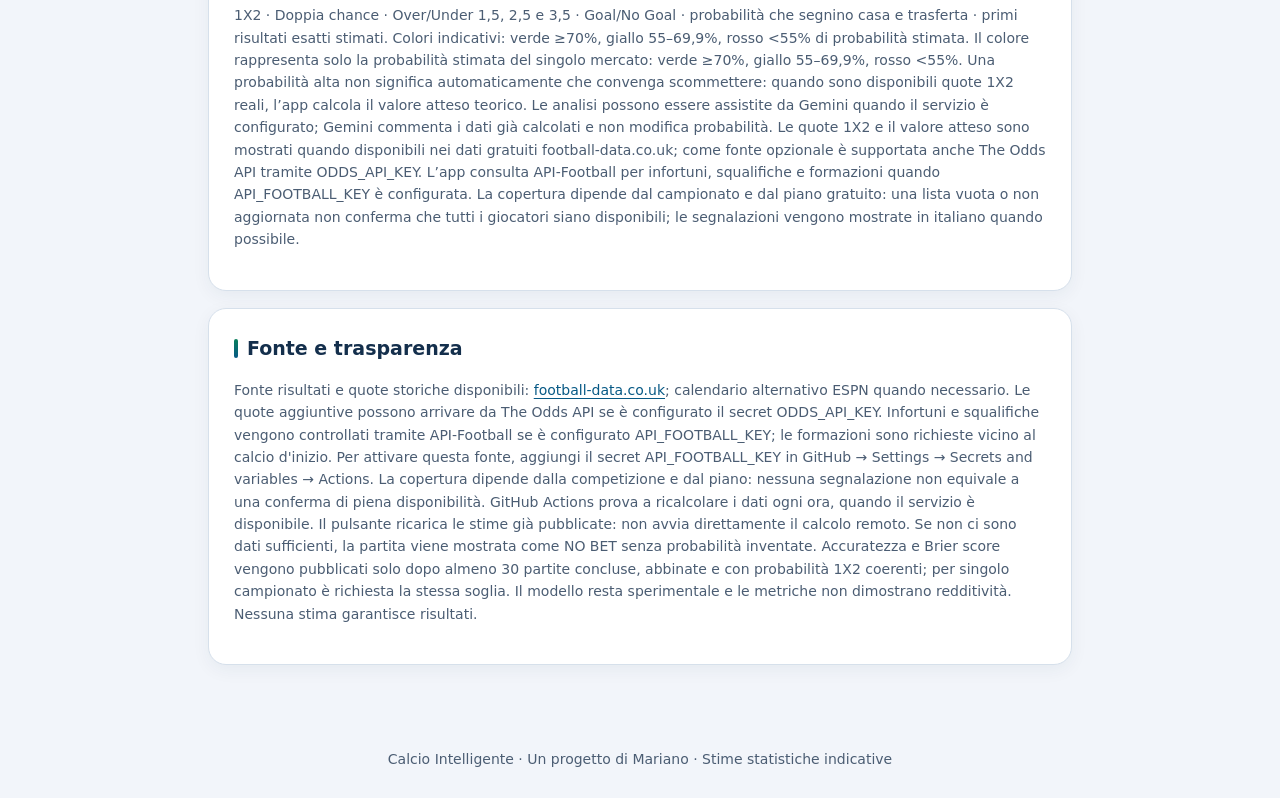
==== commit ccf8fe6b: "Refresh frontend for duplicate advice fix" ====
--- a/index.html
+++ b/index.html
@@ -160,7 +160,7 @@
       .probability strong { font-size: 15px; }
     }
 </style>
-  <script src="./app.js?v=20261017-40" defer></script>
+  <script src="./app.js?v=20261017-41" defer></script>
 </head>
 <body>
   <header>
